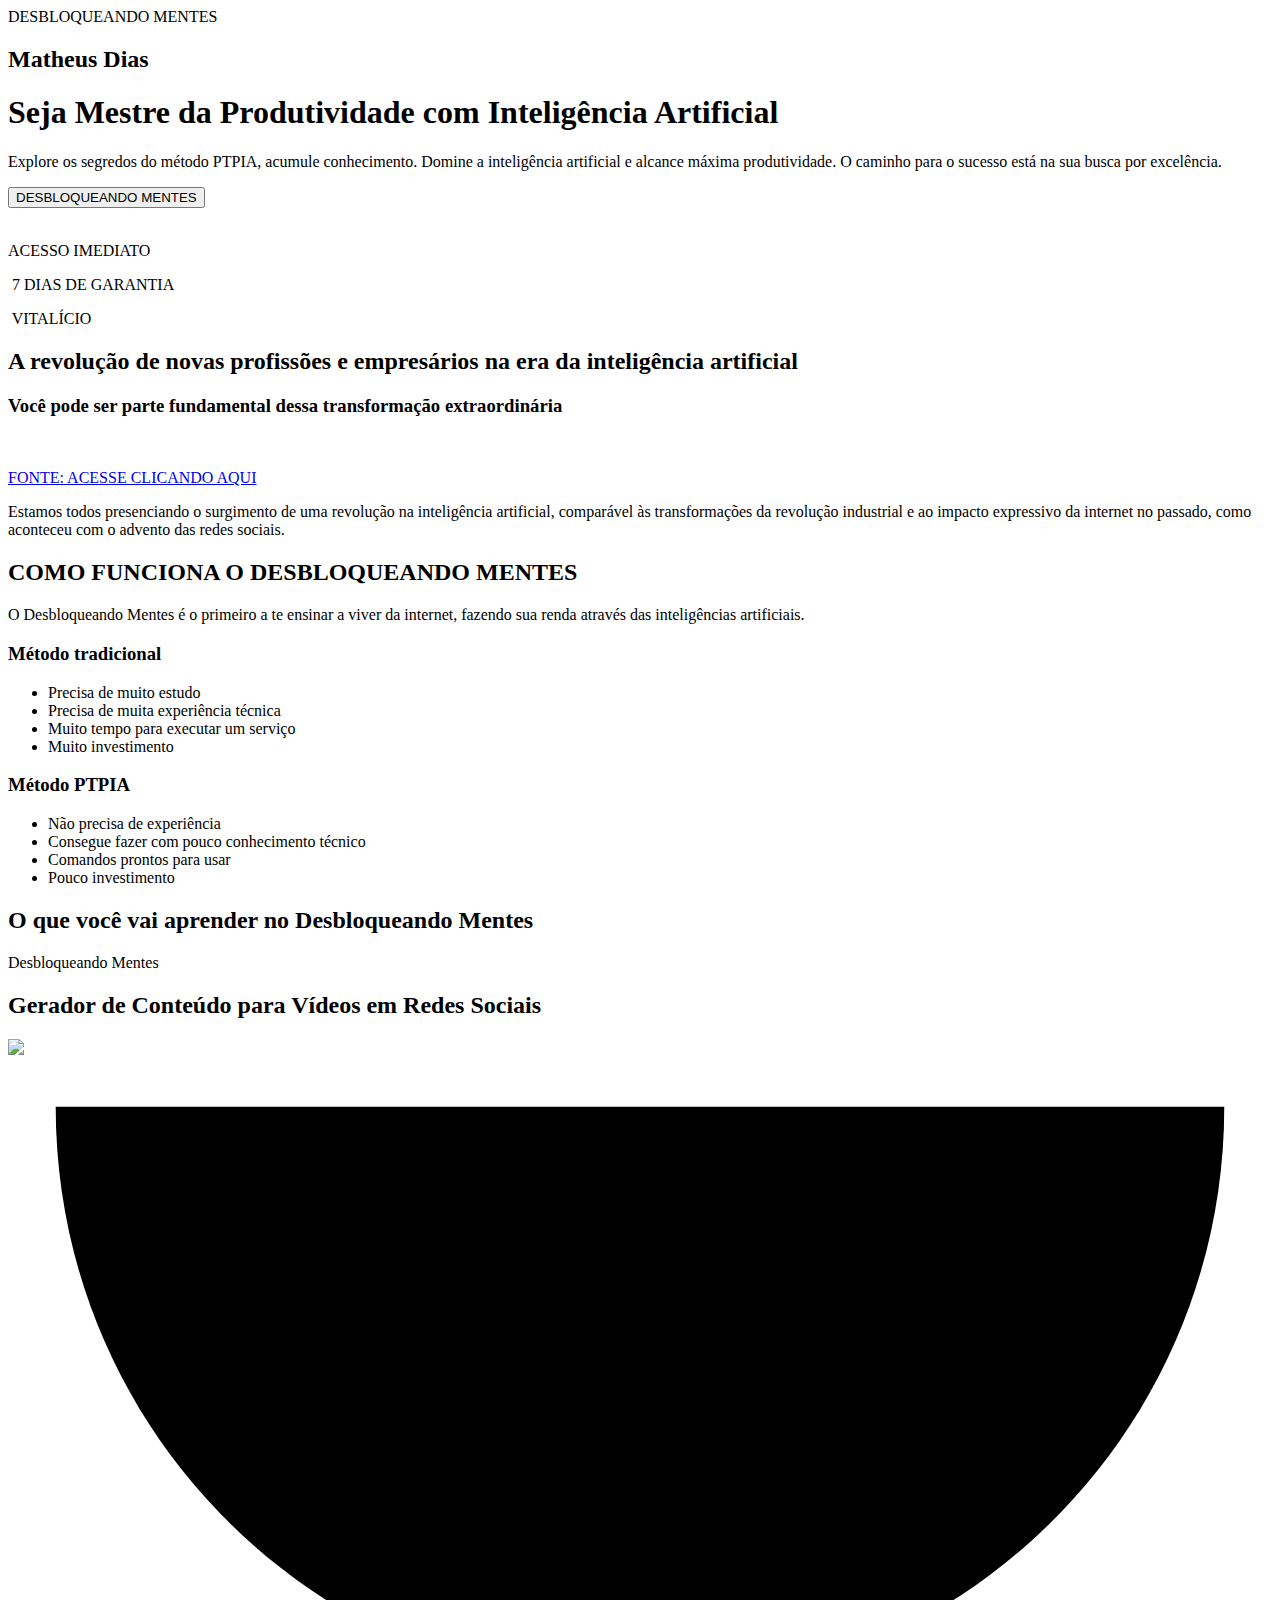
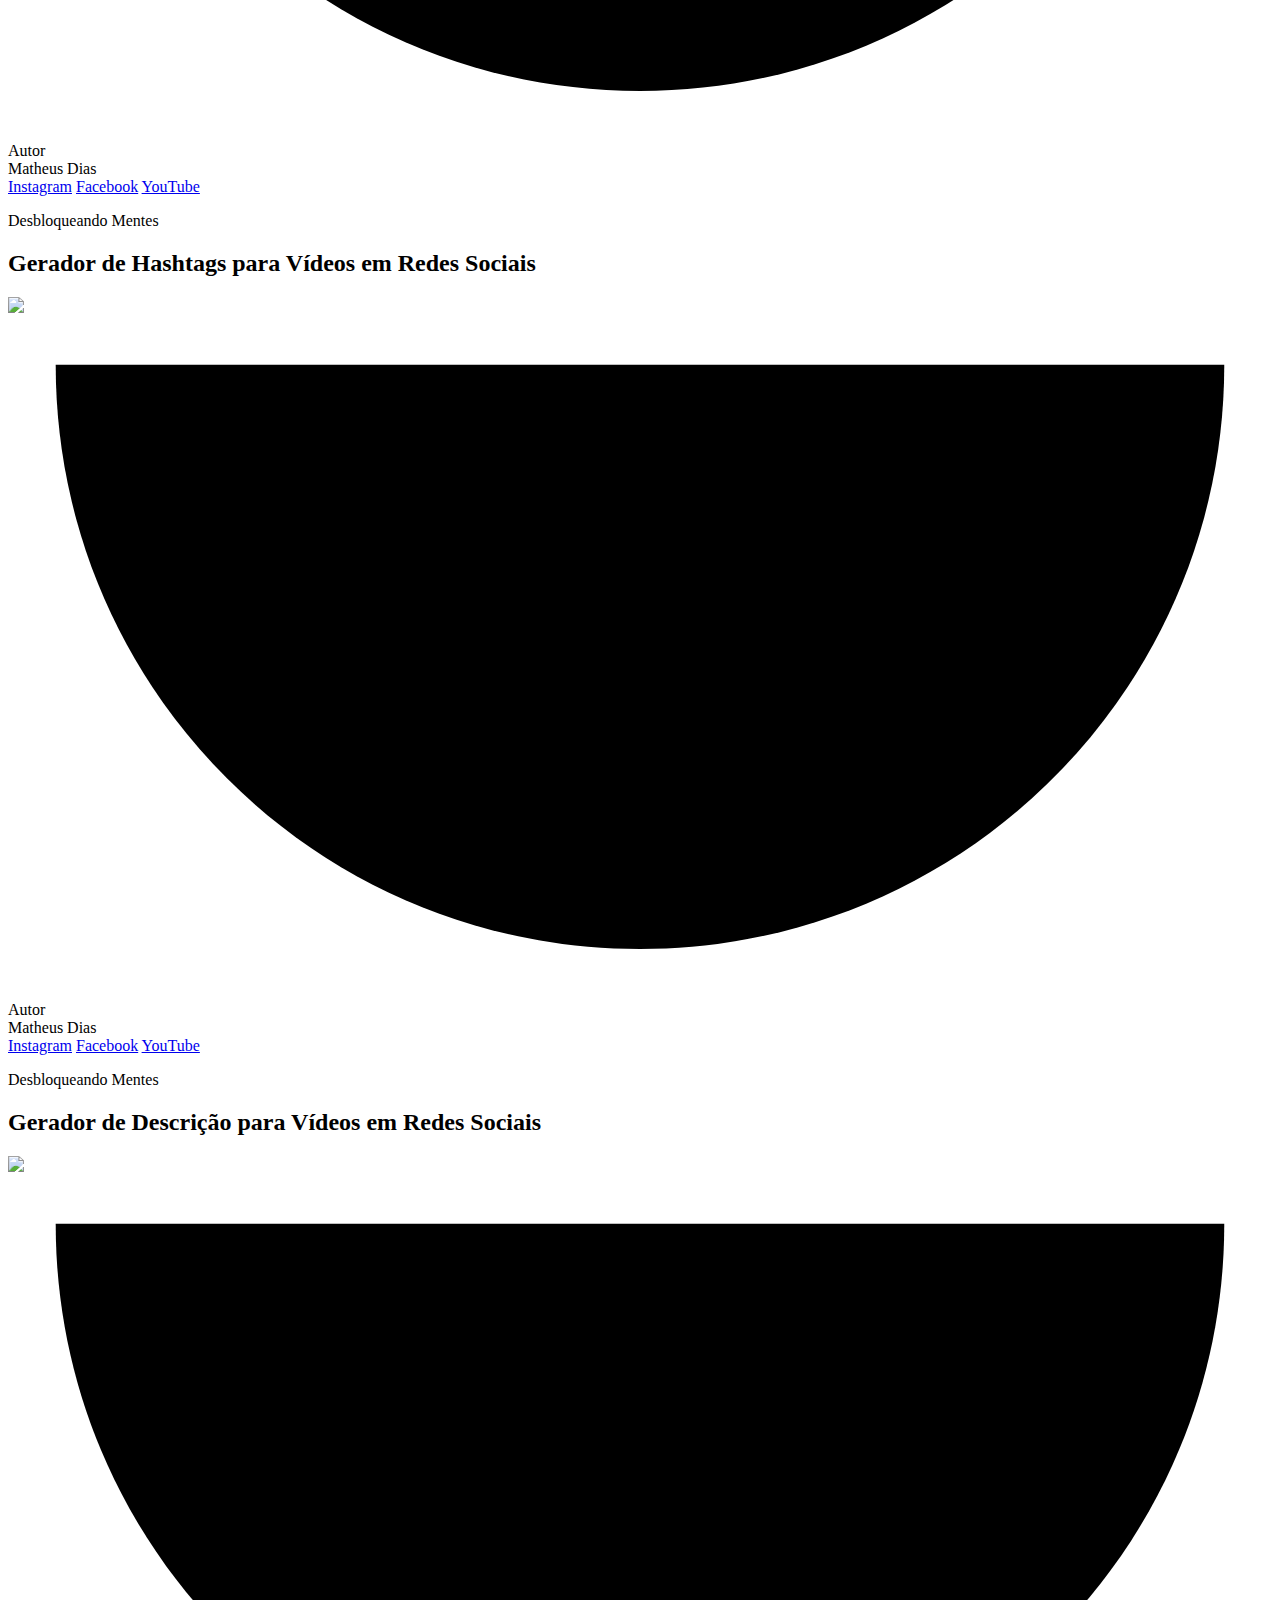
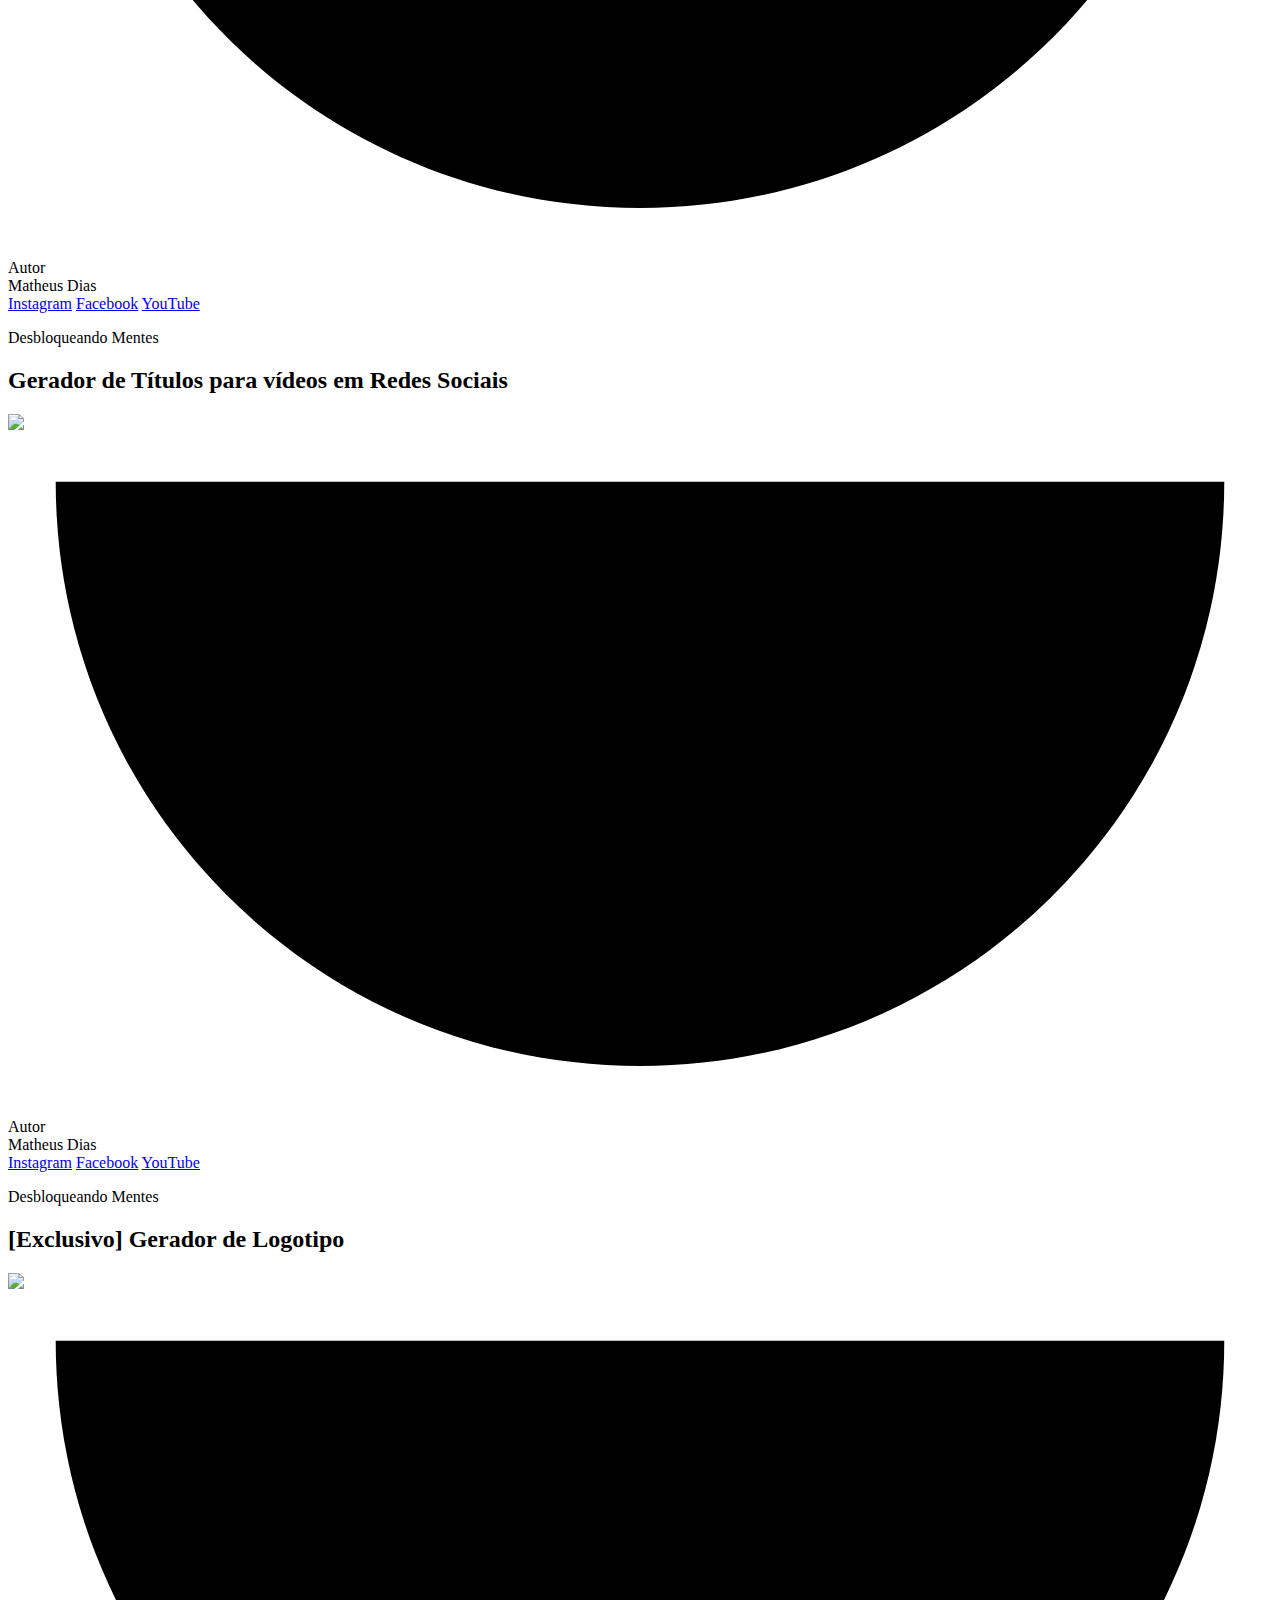
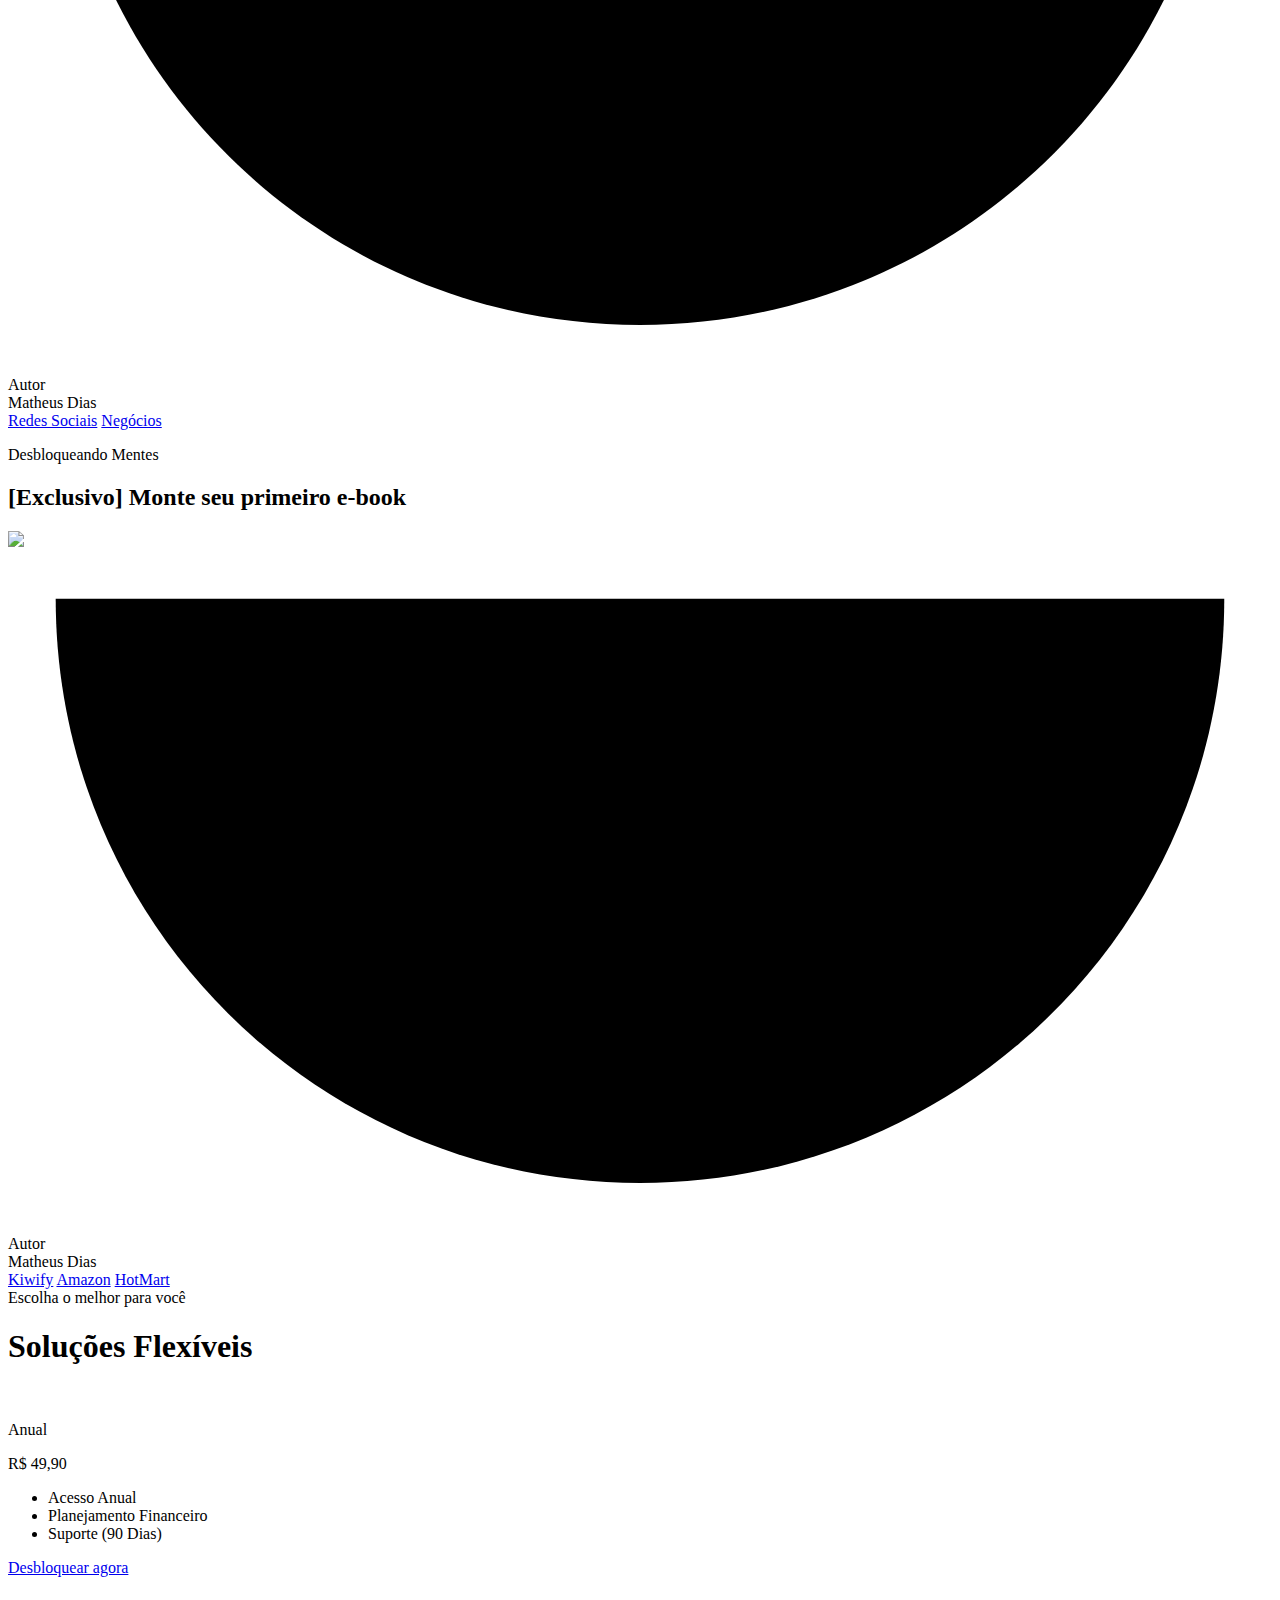
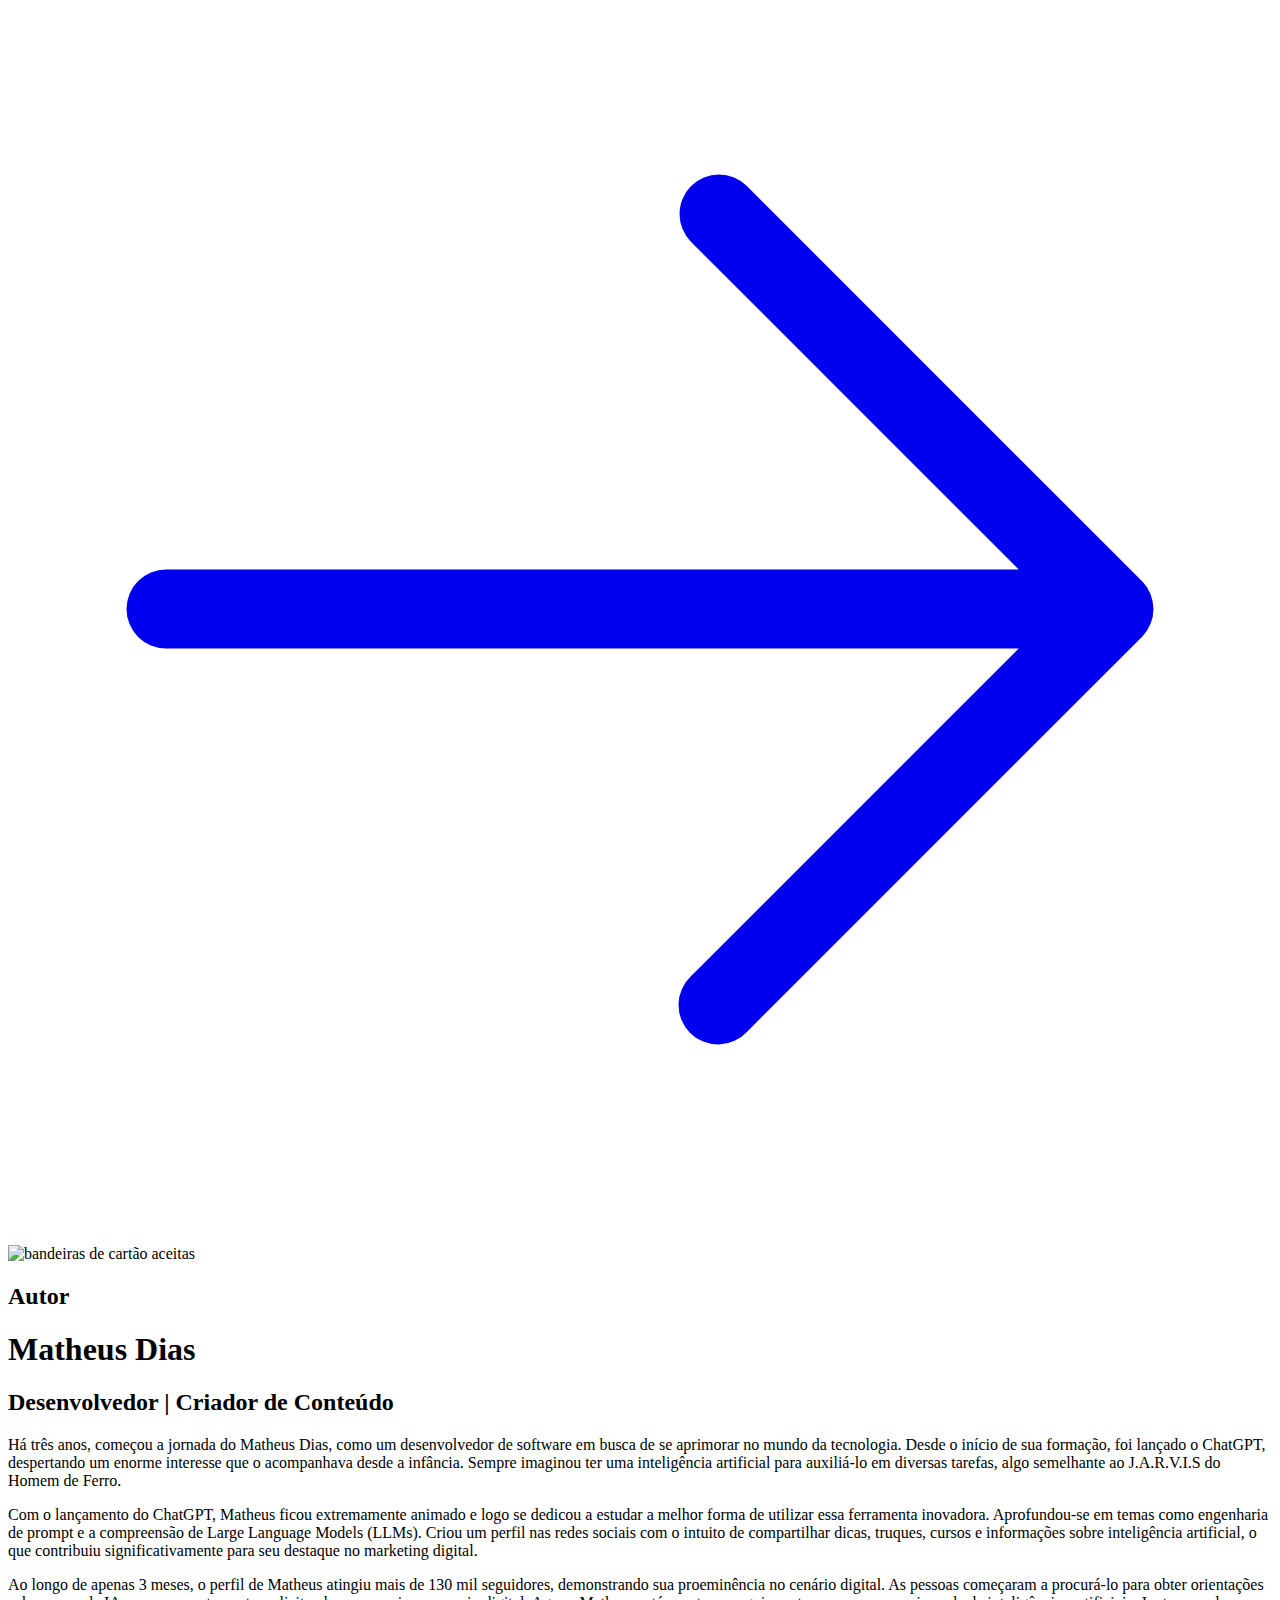
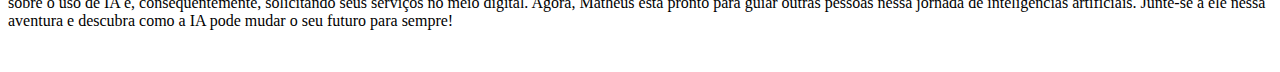
==== index.html @ 950b8d09 "index.html" ====
<!DOCTYPE html>
<html lang="pt-br">
  <head>
    <meta charset="UTF-8" />
    <meta name="viewport" content="width=device-width, initial-scale=1.0" />
    <title>Desbloqueando Mentes</title>
    <link rel="stylesheet" href="style.css" />
  </head>
  <body>
    <header class="header-topo">DESBLOQUEANDO MENTES</header>
    <!-- inicio -->
    <section class="container-main">
      <div class="main-divisao">
        <div class="main-esquerdo">
          <!-- autor -->
          <h2>Matheus Dias</h2>
          <!-- título -->
          <h1>Seja Mestre da Produtividade com Inteligência Artificial</h1>
          <!-- descrição -->
          <p>
            Explore os segredos do método PTPIA, acumule conhecimento. Domine a
            inteligência artificial e alcance máxima produtividade. O caminho
            para o sucesso está na sua busca por excelência.
          </p>
          <!-- cta -->
          <!-- <button>DESBLOQUEAR MENTE</button> -->
          <button class="button-trick" onclick="window.open('Tela2/projeto2.html', '_blank')">
            <div>DESBLOQUEANDO MENTES</div>
             </button>
        </div>
        <div class="main-direito">
          <img src="Imagens/Capa.png" alt="" />
        </div>
        <!-- banner de beneficios -->
      </div>
      <div class="header-fundo">
        <p><img src="Imagens/verificado.png" alt="" />ACESSO IMEDIATO</p>
        <p><img src="Imagens/garantia.png" alt="" /> 7 DIAS DE GARANTIA</p>
        <p><img src="Imagens/calendarioalt.png" alt="" /> VITALÍCIO</p>
      </div>
    </section>
    <!-- noticia -->
    <section class="container-noticia">
      <h2>
        A revolução de novas profissões e empresários na era da inteligência
        artificial
      </h2>
      <h3 class="noticia-trick">
        Você pode ser parte fundamental dessa transformação extraordinária
      </h3>
      <img src="Imagens/noticia.png" alt="" />
      <p class="noticia-fonte">
        <a
          href="https://epocanegocios.globo.com/futuro-do-trabalho/noticia/2023/04/inteligencia-artificial-aumenta-em-14percent-a-produtividade-de-trabalhadores-aponta-estudo.ghtml"
          target="_blank"
          >FONTE: ACESSE CLICANDO AQUI</a
        >
      </p>
      <p>
        Estamos todos presenciando o surgimento de uma revolução na inteligência
        artificial, comparável às transformações da revolução industrial e ao
        impacto expressivo da internet no passado, como aconteceu com o advento
        das redes sociais.
      </p>
    </section>
    <!-- metodo -->
    <section class="container-metodo">
      <h2>COMO FUNCIONA O DESBLOQUEANDO MENTES</h2>
      <p>
        O Desbloqueando Mentes é o primeiro a te ensinar a viver da internet,
        fazendo sua renda através das inteligências artificiais.
      </p>
      <div class="metodos">
        <div class="metodo1">
          <h3>Método tradicional</h3>
          <ul>
            <li>
              <img src="Imagens/icon/excluir.png" alt="" />Precisa de muito
              estudo
            </li>
            <li>
              <img src="Imagens/icon/excluir.png" alt="" />Precisa de muita
              experiência técnica
            </li>
            <li>
              <img src="Imagens/icon/excluir.png" alt="" />Muito tempo para
              executar um serviço
            </li>
            <li>
              <img src="Imagens/icon/excluir.png" alt="" />Muito investimento
            </li>
          </ul>
        </div>
        <div class="metodo2">
          <h3>Método PTPIA</h3>
          <ul>
            <li>
              <img src="Imagens/icon/check.png" alt="" />Não precisa de
              experiência
            </li>
            <li>
              <img src="Imagens/icon/check.png" alt="" />Consegue fazer com
              pouco conhecimento técnico
            </li>
            <li>
              <img src="Imagens/icon/check.png" alt="" />Comandos prontos para
              usar
            </li>
            <li>
              <img src="Imagens/icon/check.png" alt="" />Pouco investimento
            </li>
          </ul>
        </div>
      </div>
    </section>
    <!-- guia -->
    <section class="container-guia">
      <h2>O que você vai aprender no Desbloqueando Mentes</h2>
      <div class="guia-cards">
        <!-- 1 -->
        <div class="card criador">
          <header class="card-header">
            <p>Desbloqueando Mentes</p>
            <h2>Gerador de Conteúdo para Vídeos em Redes Sociais</h2>
          </header>

          <div class="card-author">
            <a class="author-avatar" href="#">
              <img src="Imagens/matheus.png" />
            </a>
            <svg class="half-circle" viewBox="0 0 106 57">
              <path d="M102 4c0 27.1-21.9 49-49 49S4 31.1 4 4"></path>
            </svg>

            <div class="author-name">
              <div class="author-name-prefix">Autor</div>
              Matheus Dias
            </div>
          </div>

          <div class="tags">
            <a href="#">Instagram</a>
            <a href="#">Facebook</a>
            <a href="#">YouTube</a>
          </div>
        </div>
        <!-- 2 -->
        <div class="card hashtagger">
          <header class="card-header">
            <p>Desbloqueando Mentes</p>
            <h2>Gerador de Hashtags para Vídeos em Redes Sociais</h2>
          </header>

          <div class="card-author">
            <a class="author-avatar" href="#">
              <img src="Imagens/matheus.png" />
            </a>
            <svg class="half-circle" viewBox="0 0 106 57">
              <path d="M102 4c0 27.1-21.9 49-49 49S4 31.1 4 4"></path>
            </svg>

            <div class="author-name">
              <div class="author-name-prefix">Autor</div>
              Matheus Dias
            </div>
          </div>

          <div class="tags">
            <a href="#">Instagram</a>
            <a href="#">Facebook</a>
            <a href="#">YouTube</a>
          </div>
        </div>
        <!-- 3 -->
        <div class="card descricao">
          <header class="card-header">
            <p>Desbloqueando Mentes</p>
            <h2>Gerador de Descrição para Vídeos em Redes Sociais</h2>
          </header>

          <div class="card-author">
            <a class="author-avatar" href="#">
              <img src="Imagens/matheus.png" />
            </a>
            <svg class="half-circle" viewBox="0 0 106 57">
              <path d="M102 4c0 27.1-21.9 49-49 49S4 31.1 4 4"></path>
            </svg>

            <div class="author-name">
              <div class="author-name-prefix">Autor</div>
              Matheus Dias
            </div>
          </div>

          <div class="tags">
            <a href="#">Instagram</a>
            <a href="#">Facebook</a>
            <a href="#">YouTube</a>
          </div>
        </div>
        <!-- 4 -->
        <div class="card titulo">
          <header class="card-header">
            <p>Desbloqueando Mentes</p>
            <h2>Gerador de Títulos para vídeos em Redes Sociais</h2>
          </header>

          <div class="card-author">
            <a class="author-avatar" href="#">
              <img src="Imagens/matheus.png" />
            </a>
            <svg class="half-circle" viewBox="0 0 106 57">
              <path d="M102 4c0 27.1-21.9 49-49 49S4 31.1 4 4"></path>
            </svg>

            <div class="author-name">
              <div class="author-name-prefix">Autor</div>
              Matheus Dias
            </div>
          </div>

          <div class="tags">
            <a href="#">Instagram</a>
            <a href="#">Facebook</a>
            <a href="#">YouTube</a>
          </div>
        </div>
        <!-- 5 -->
        <div class="card logo">
          <header class="card-header">
            <p>Desbloqueando Mentes</p>
            <h2>[Exclusivo] Gerador de Logotipo</h2>
          </header>

          <div class="card-author">
            <a class="author-avatar" href="#">
              <img src="Imagens/matheus.png" />
            </a>
            <svg class="half-circle" viewBox="0 0 106 57">
              <path d="M102 4c0 27.1-21.9 49-49 49S4 31.1 4 4"></path>
            </svg>

            <div class="author-name">
              <div class="author-name-prefix">Autor</div>
              Matheus Dias
            </div>
          </div>

          <div class="tags">
            <a href="#">Redes Sociais</a>
            <a href="#">Negócios</a>
          </div>
        </div>
        <!-- 6 -->
        <div class="card especial">
          <header class="card-header">
            <p>Desbloqueando Mentes</p>
            <h2>[Exclusivo] Monte seu primeiro e-book</h2>
          </header>

          <div class="card-author">
            <a class="author-avatar" href="#">
              <img src="Imagens/matheus.png" />
            </a>
            <svg class="half-circle" viewBox="0 0 106 57">
              <path d="M102 4c0 27.1-21.9 49-49 49S4 31.1 4 4"></path>
            </svg>

            <div class="author-name">
              <div class="author-name-prefix">Autor</div>
              Matheus Dias
            </div>
          </div>

          <div class="tags">
            <a href="#">Kiwify</a>
            <a href="#">Amazon</a>
            <a href="#">HotMart</a>
          </div>
        </div>
      </div>
      <!-- <button>FAÇA PARTE DA EVOLUÇÃO COM INTELIGÊNCIA ARTIFICIAL</button> -->
    </section>
    <!-- valores -->
    <!-- 1 -->
    <section class="container-valores">
      <span>Escolha o melhor para você</span>
      <h1>Soluções Flexíveis</h1>
      
      
        <!-- Card Parcelado -->
        <div class="card card-green">
          <div class="card-externo">
            <div class="card-interno">
              <span class="interno-icon">
                <img src="Imagens/icon/anual.png" alt="" />
              </span>
              <p class="interno-title">Anual</p>
              <p class="interno-preco">
                <span class="interno-preco preco-numero"
                  ><span class="interno-preco preco-valor">R$</span>
                  49,90
                </span>
              </p>
              <ul>
                <li><img src="Imagens/icon/check.png" alt="" />Acesso Anual</li>
                <li>
                  <img src="Imagens/icon/check.png" alt="" />Planejamento
                  Financeiro
                </li>
                <li>
                  <img src="Imagens/icon/check.png" alt="" />Suporte (90 Dias)
                </li>
              </ul>
            </div>
            <a href="Tela2/projeto2.html "
              >Desbloquear agora
              <svg class="w-6 h-6" fill="currentColor" viewBox="0 0 24 24">
                <path
                  fill-rule="evenodd"
                  d="M12.97 3.97a.75.75 0 0 1 1.06 0l7.5 7.5a.75.75 0 0 1 0 1.06l-7.5 7.5a.75.75 0 1 1-1.06-1.06l6.22-6.22H3a.75.75 0 0 1 0-1.5h16.19l-6.22-6.22a.75.75 0 0 1 0-1.06Z"
                  clip-rule="evenodd"
                />
              </svg>
            </a>
          </div>
        </div>
      </div>
      <div class="valores-bandeiras">
        <img src="Imagens/bandeiras.webp" alt="bandeiras de cartão aceitas" />
      </div>
    </section>
    <script src="./script.js"></script>
    <!-- slider -->
    <section class="container-autor">
      <div class="autor-esquerdo">
        <h2 class="autor-titulo">Autor</h2>
        <h1 class="autor-nome">Matheus Dias</h1>
        <h2 class="autor-subtitulo">Desenvolvedor | Criador de Conteúdo</h2>
        <p>
          Há três anos, começou a jornada do Matheus Dias, como um desenvolvedor
          de software em busca de se aprimorar no mundo da tecnologia. Desde o
          início de sua formação, foi lançado o ChatGPT, despertando um enorme
          interesse que o acompanhava desde a infância. Sempre imaginou ter uma
          inteligência artificial para auxiliá-lo em diversas tarefas, algo
          semelhante ao J.A.R.V.I.S do Homem de Ferro.
        </p>
        <p>
          Com o lançamento do ChatGPT, Matheus ficou extremamente animado e logo
          se dedicou a estudar a melhor forma de utilizar essa ferramenta
          inovadora. Aprofundou-se em temas como engenharia de prompt e a
          compreensão de Large Language Models (LLMs). Criou um perfil nas redes
          sociais com o intuito de compartilhar dicas, truques, cursos e
          informações sobre inteligência artificial, o que contribuiu
          significativamente para seu destaque no marketing digital.
        </p>
        <p>
          Ao longo de apenas 3 meses, o perfil de Matheus atingiu mais de 130
          mil seguidores, demonstrando sua proeminência no cenário digital. As
          pessoas começaram a procurá-lo para obter orientações sobre o uso de
          IA e, consequentemente, solicitando seus serviços no meio digital.
          Agora, Matheus está pronto para guiar outras pessoas nessa jornada de
          inteligências artificiais. Junte-se a ele nessa aventura e descubra
          como a IA pode mudar o seu futuro para sempre!
        </p>
      </div>
      <div class="autor-direito">
        <img src="Imagens/women.webp" alt="" />
      </div>
    </section>
  </body>
</html>
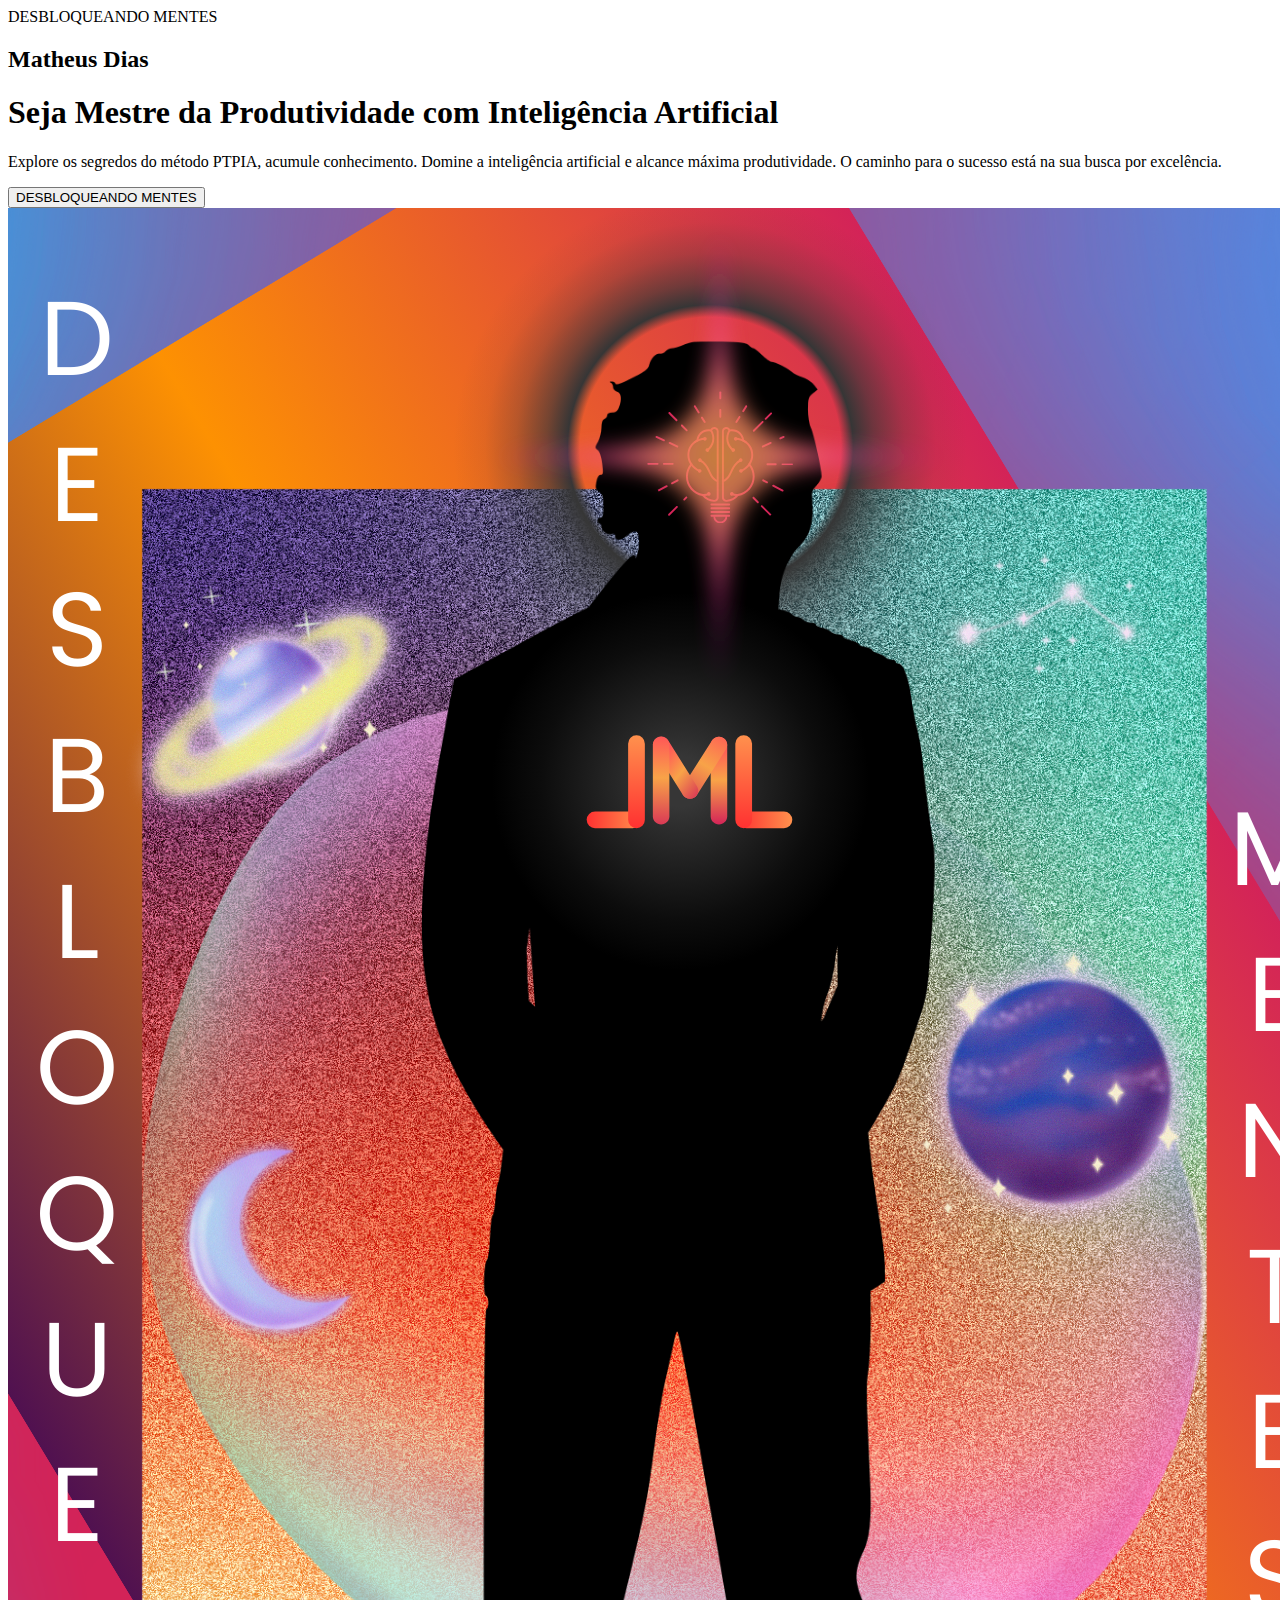
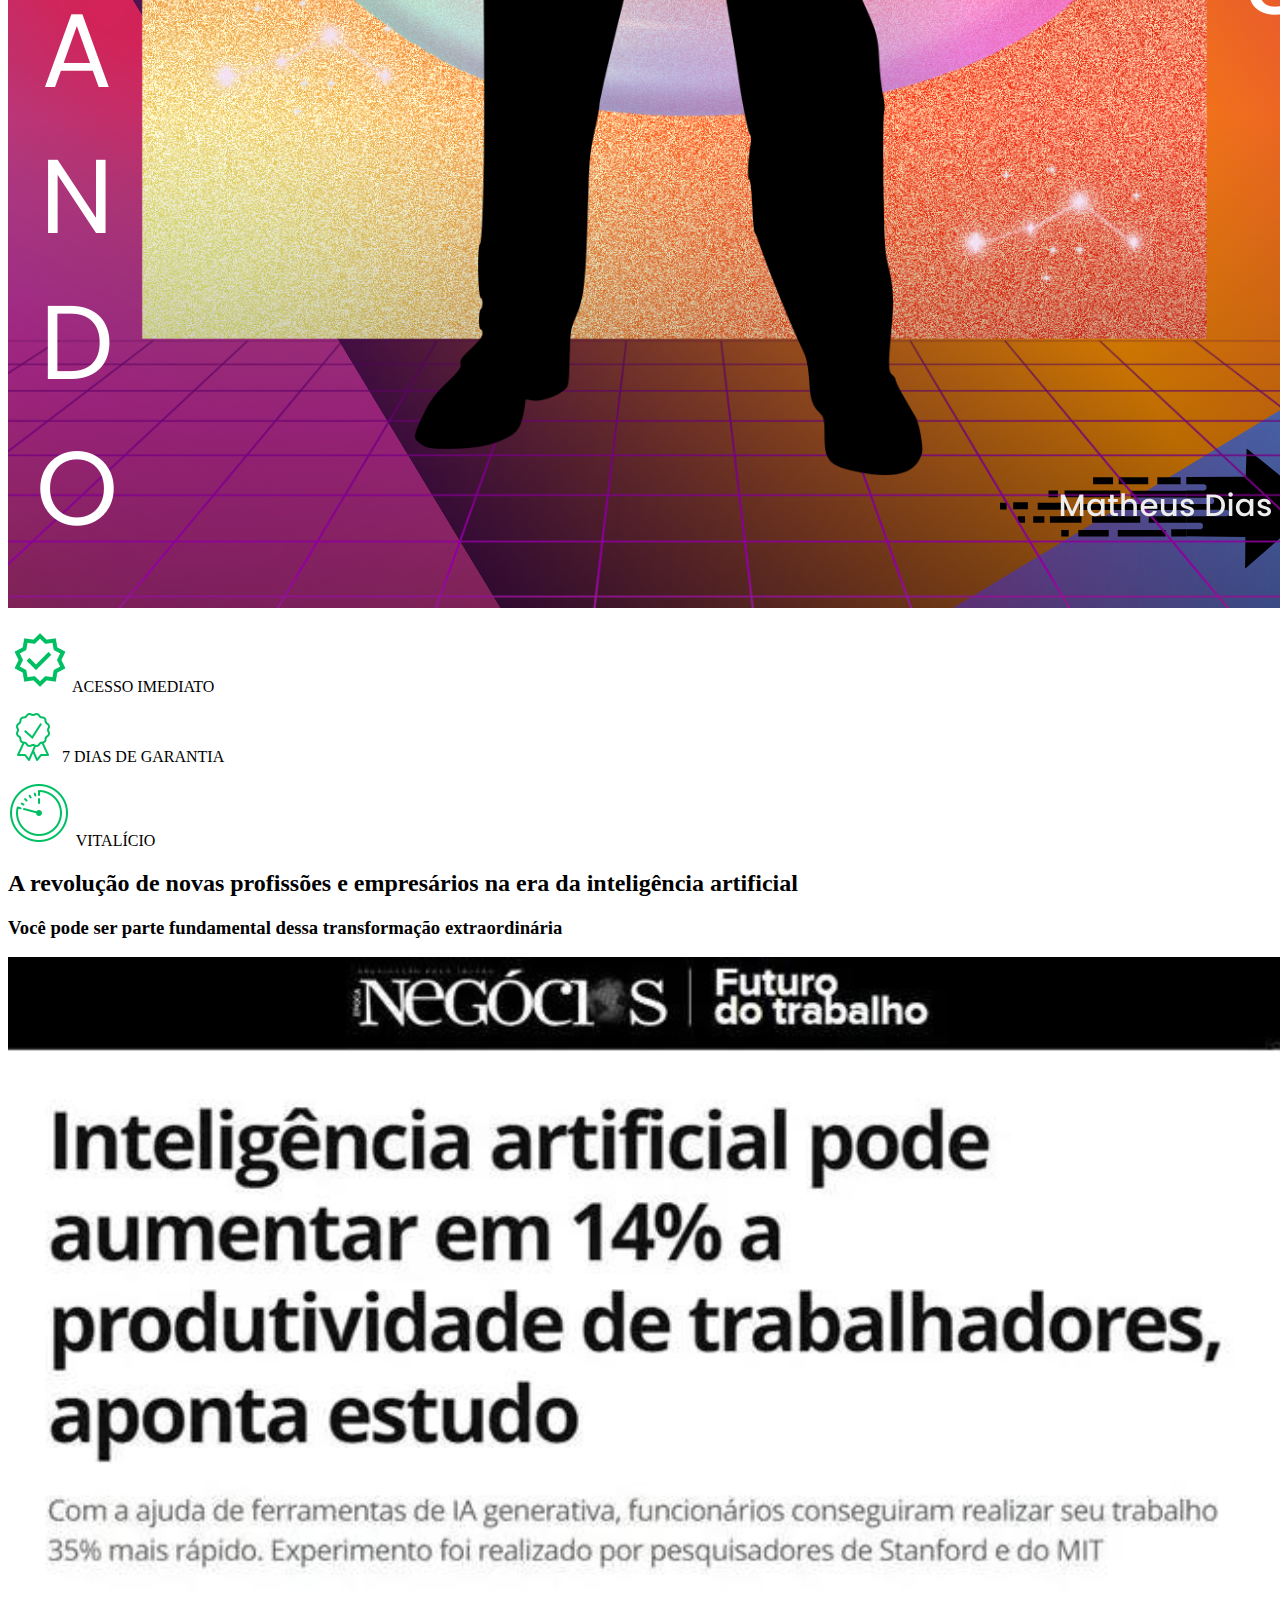
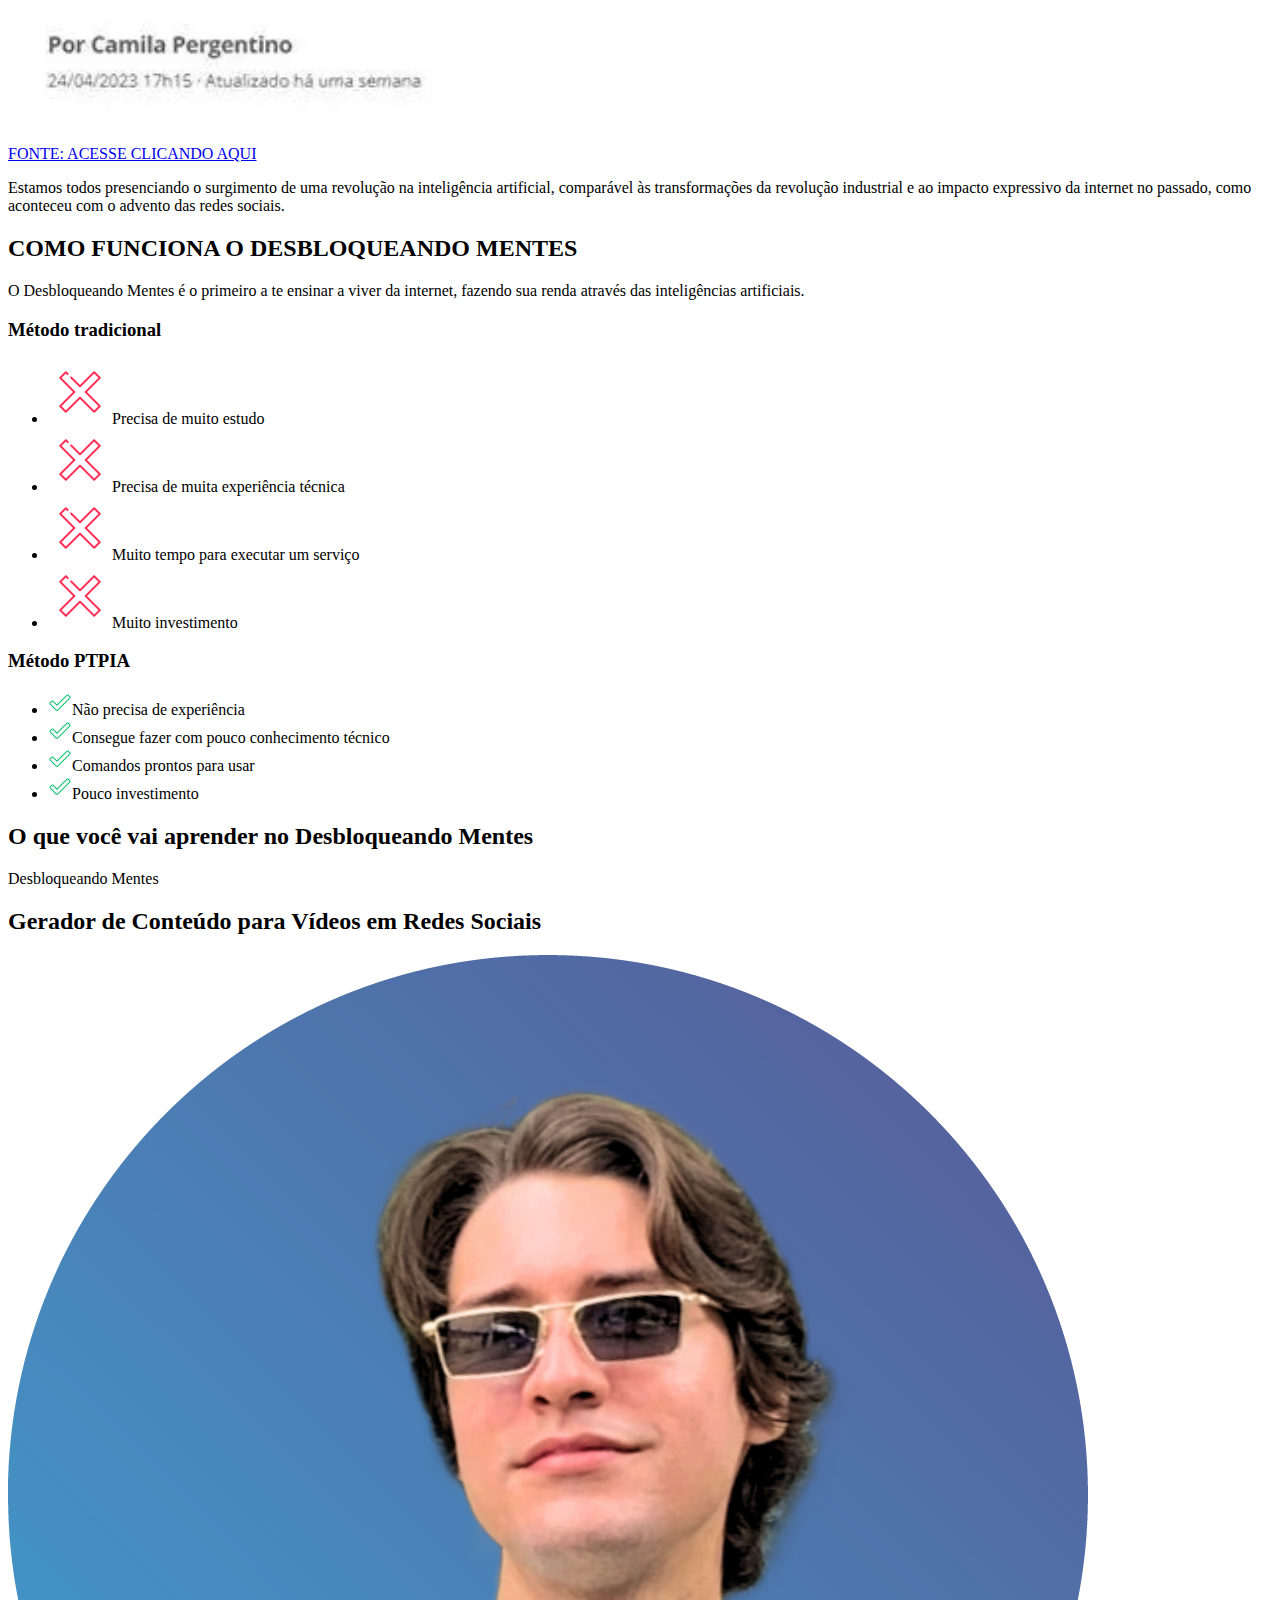
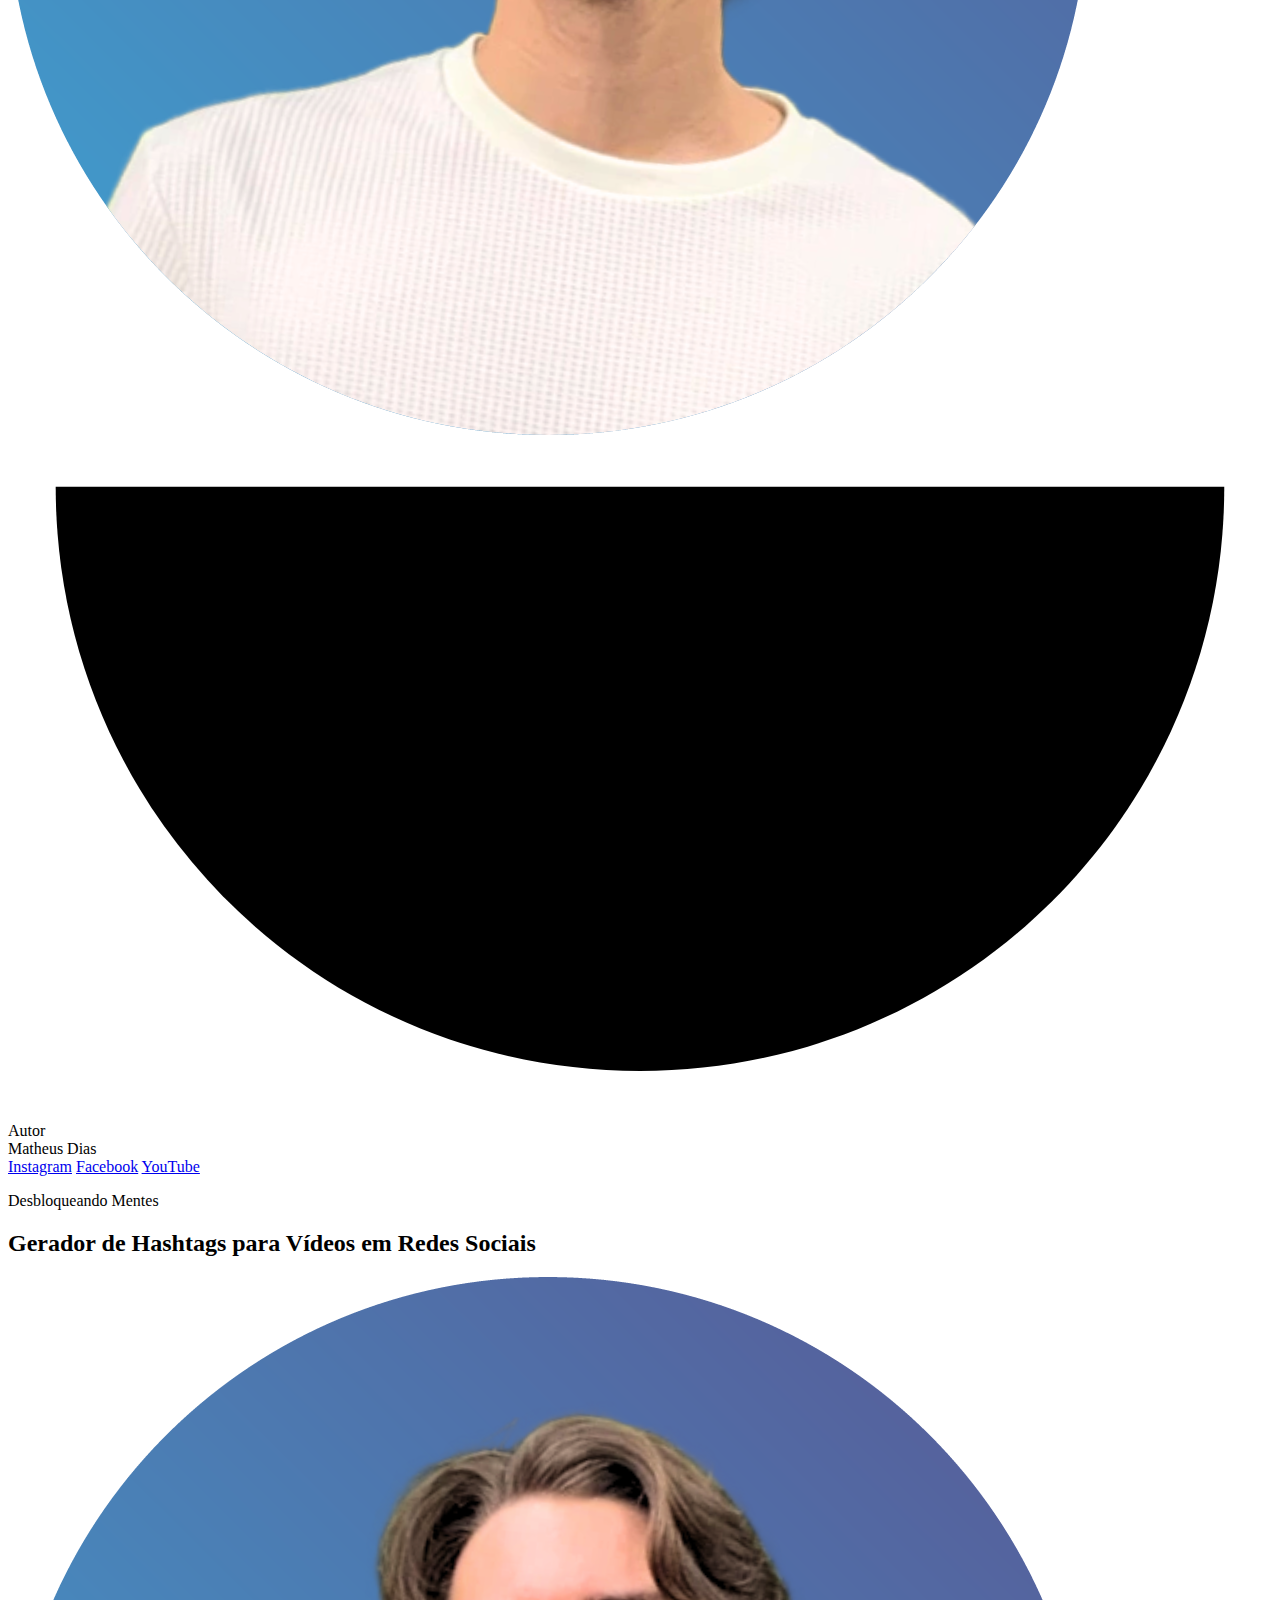
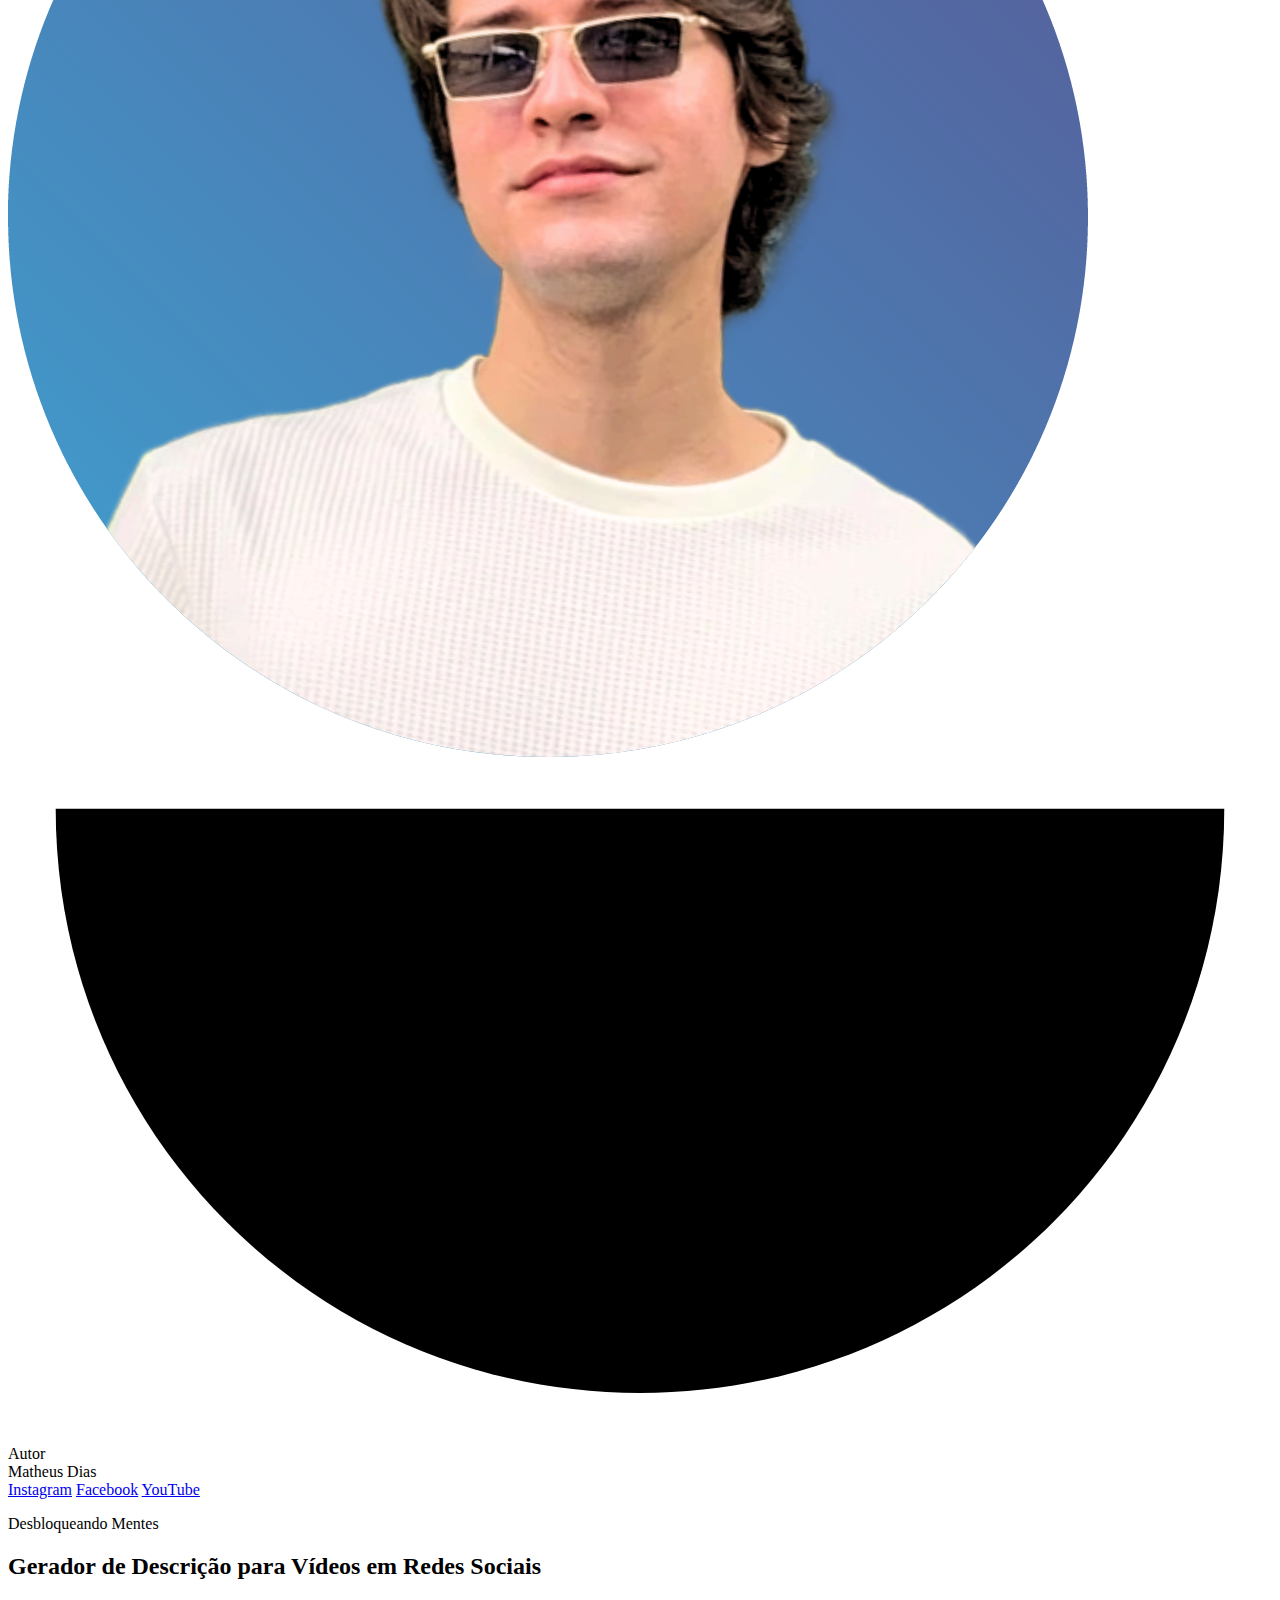
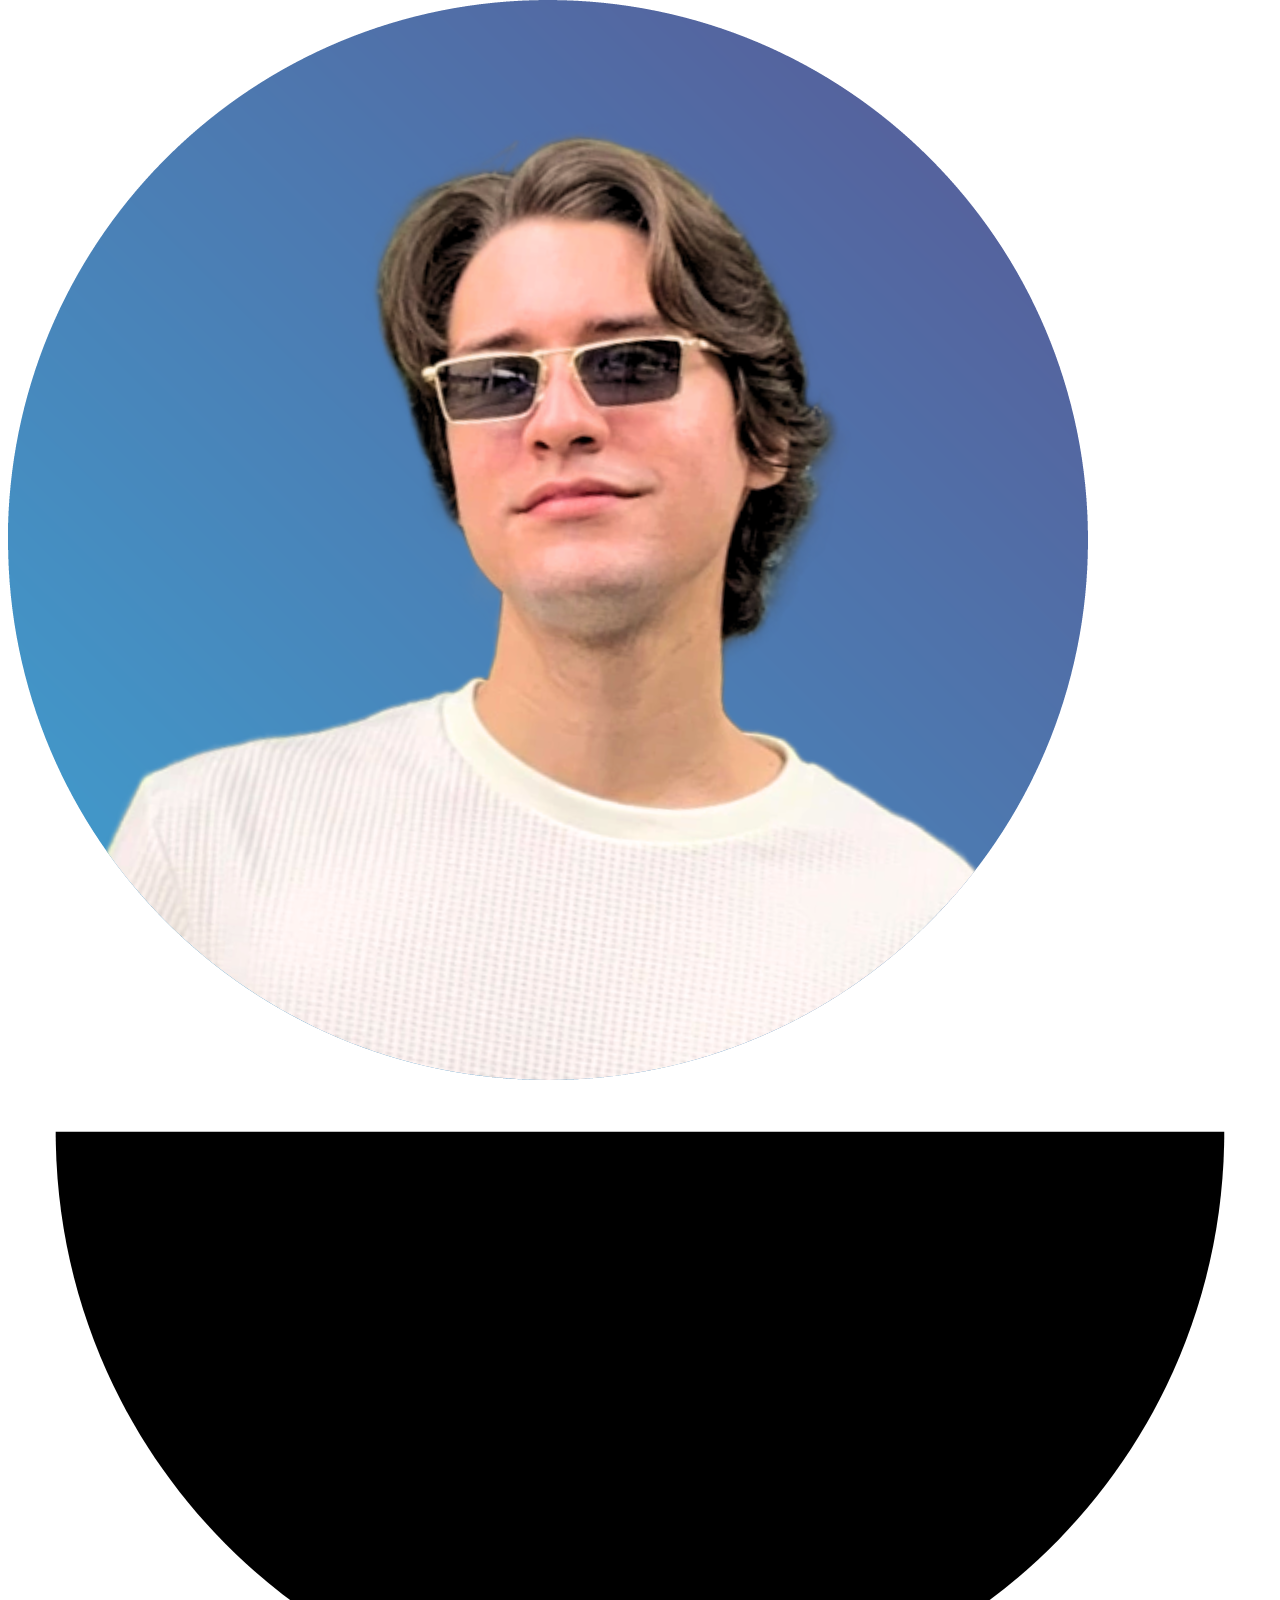
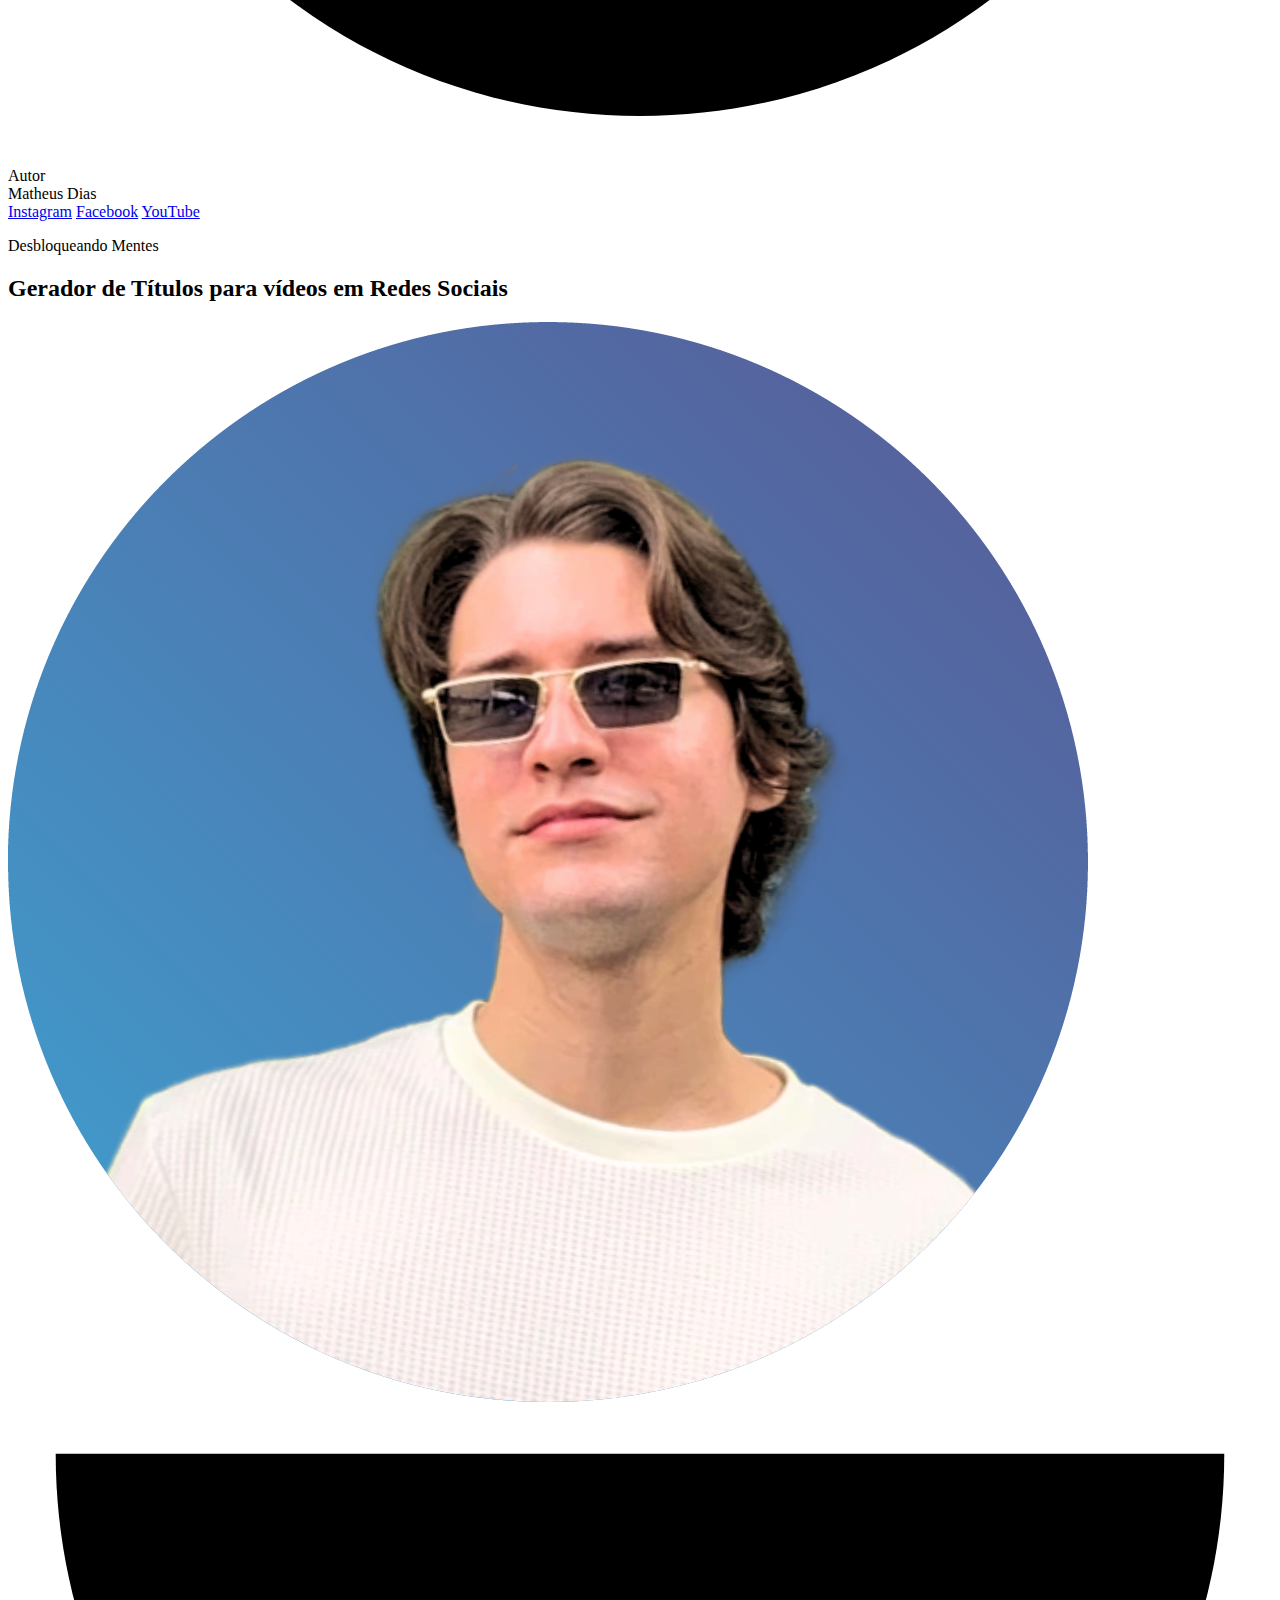
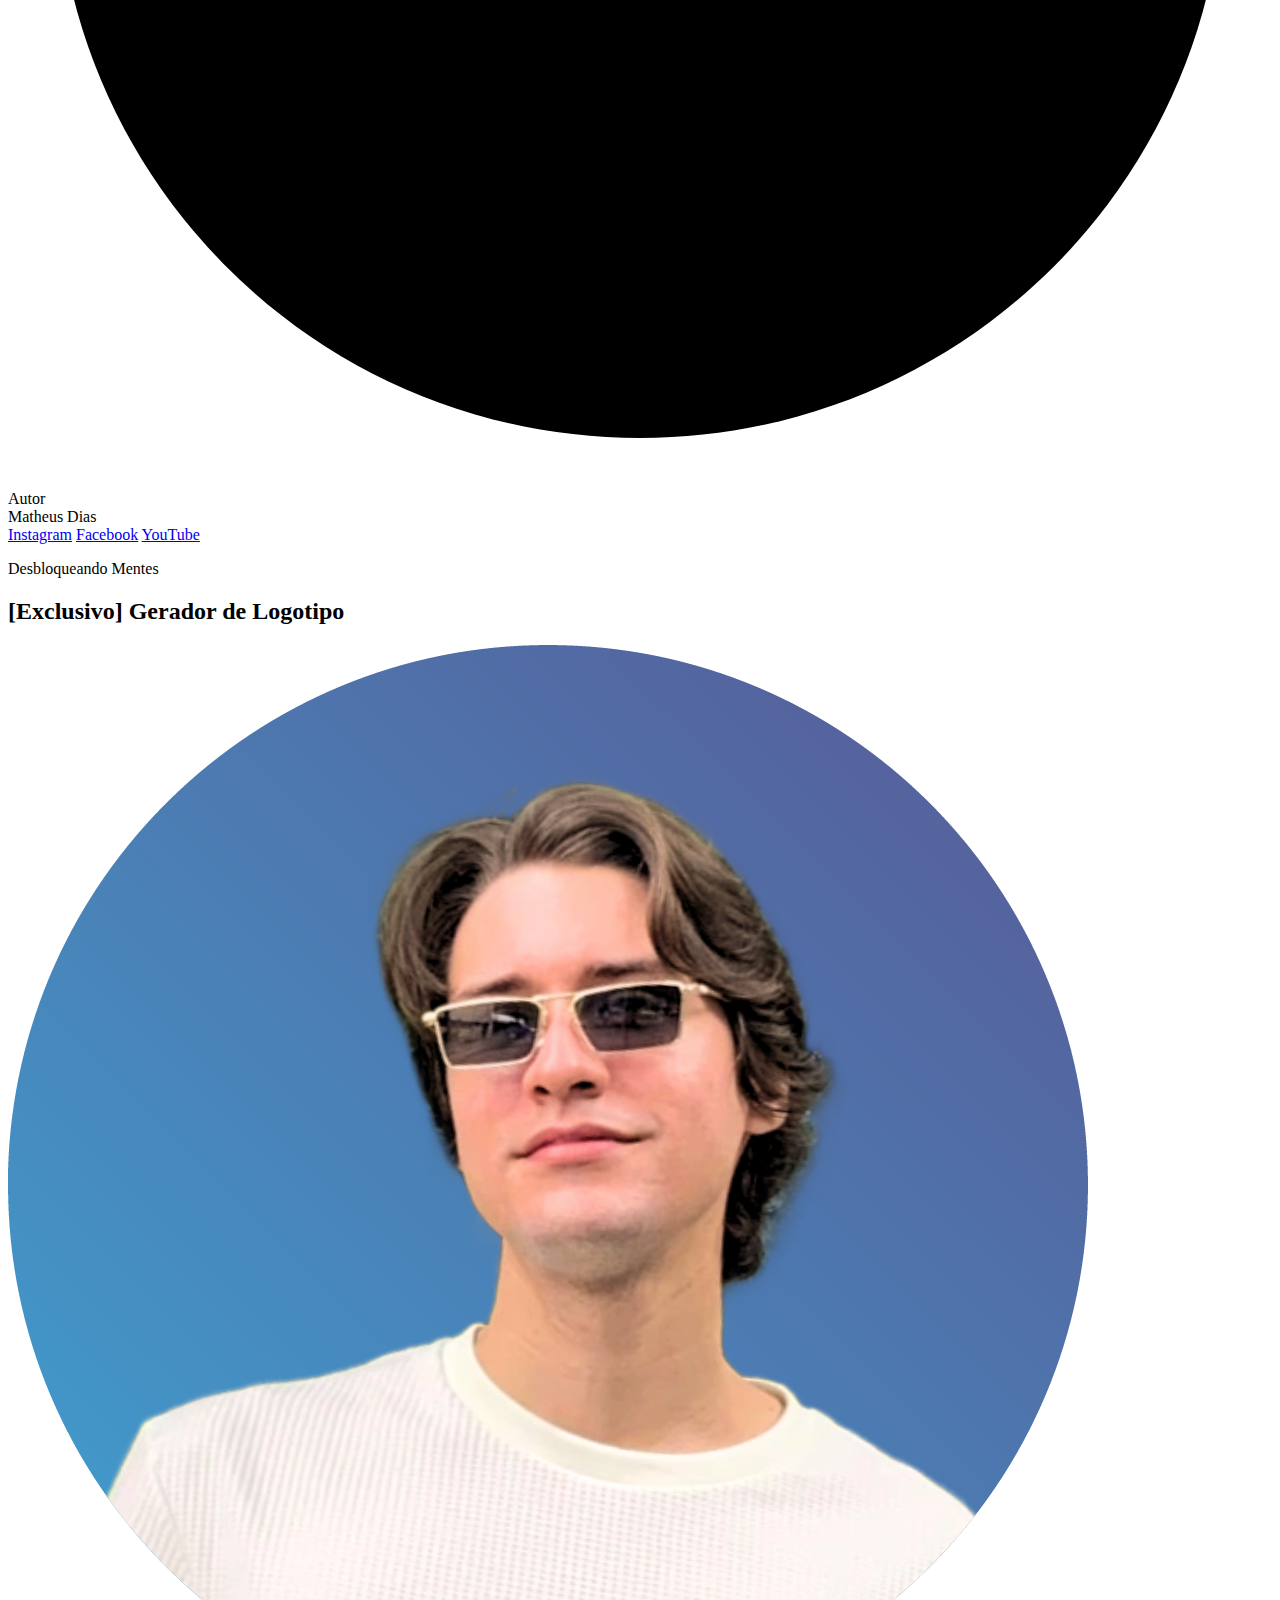
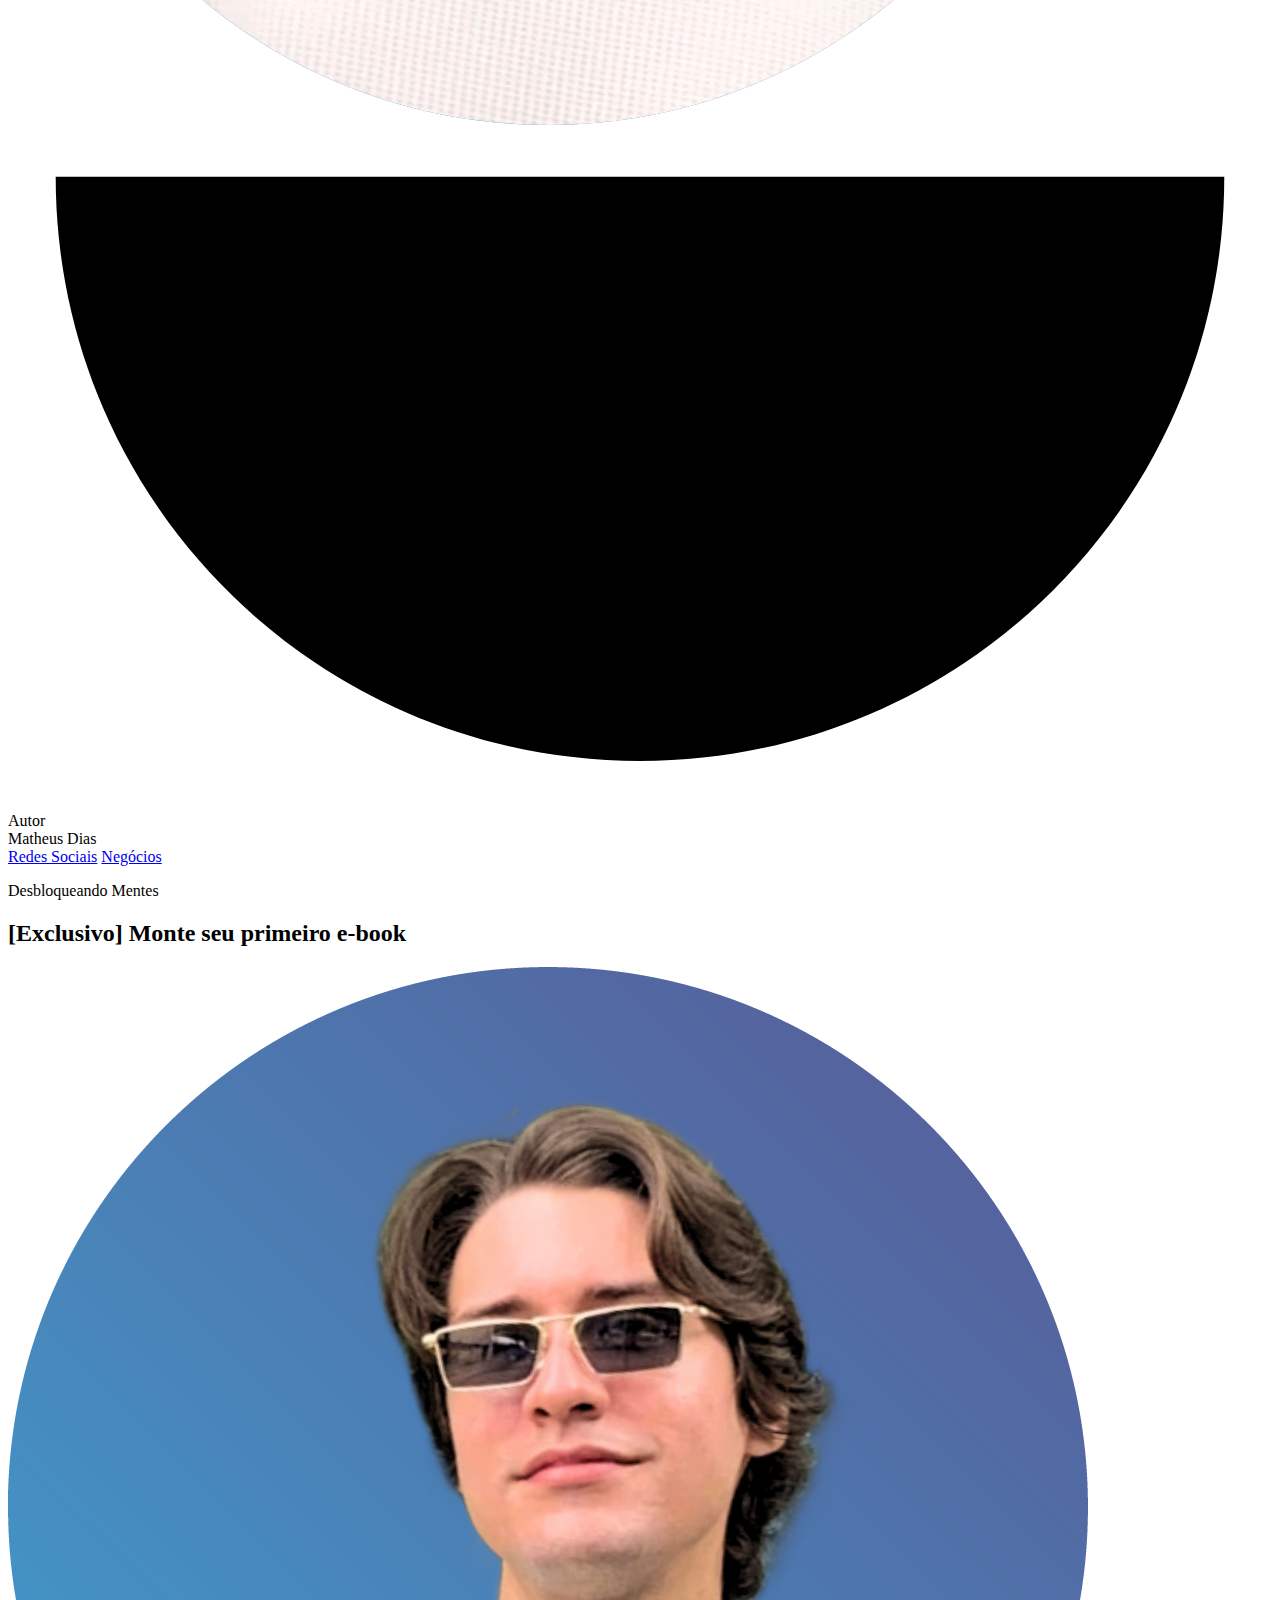
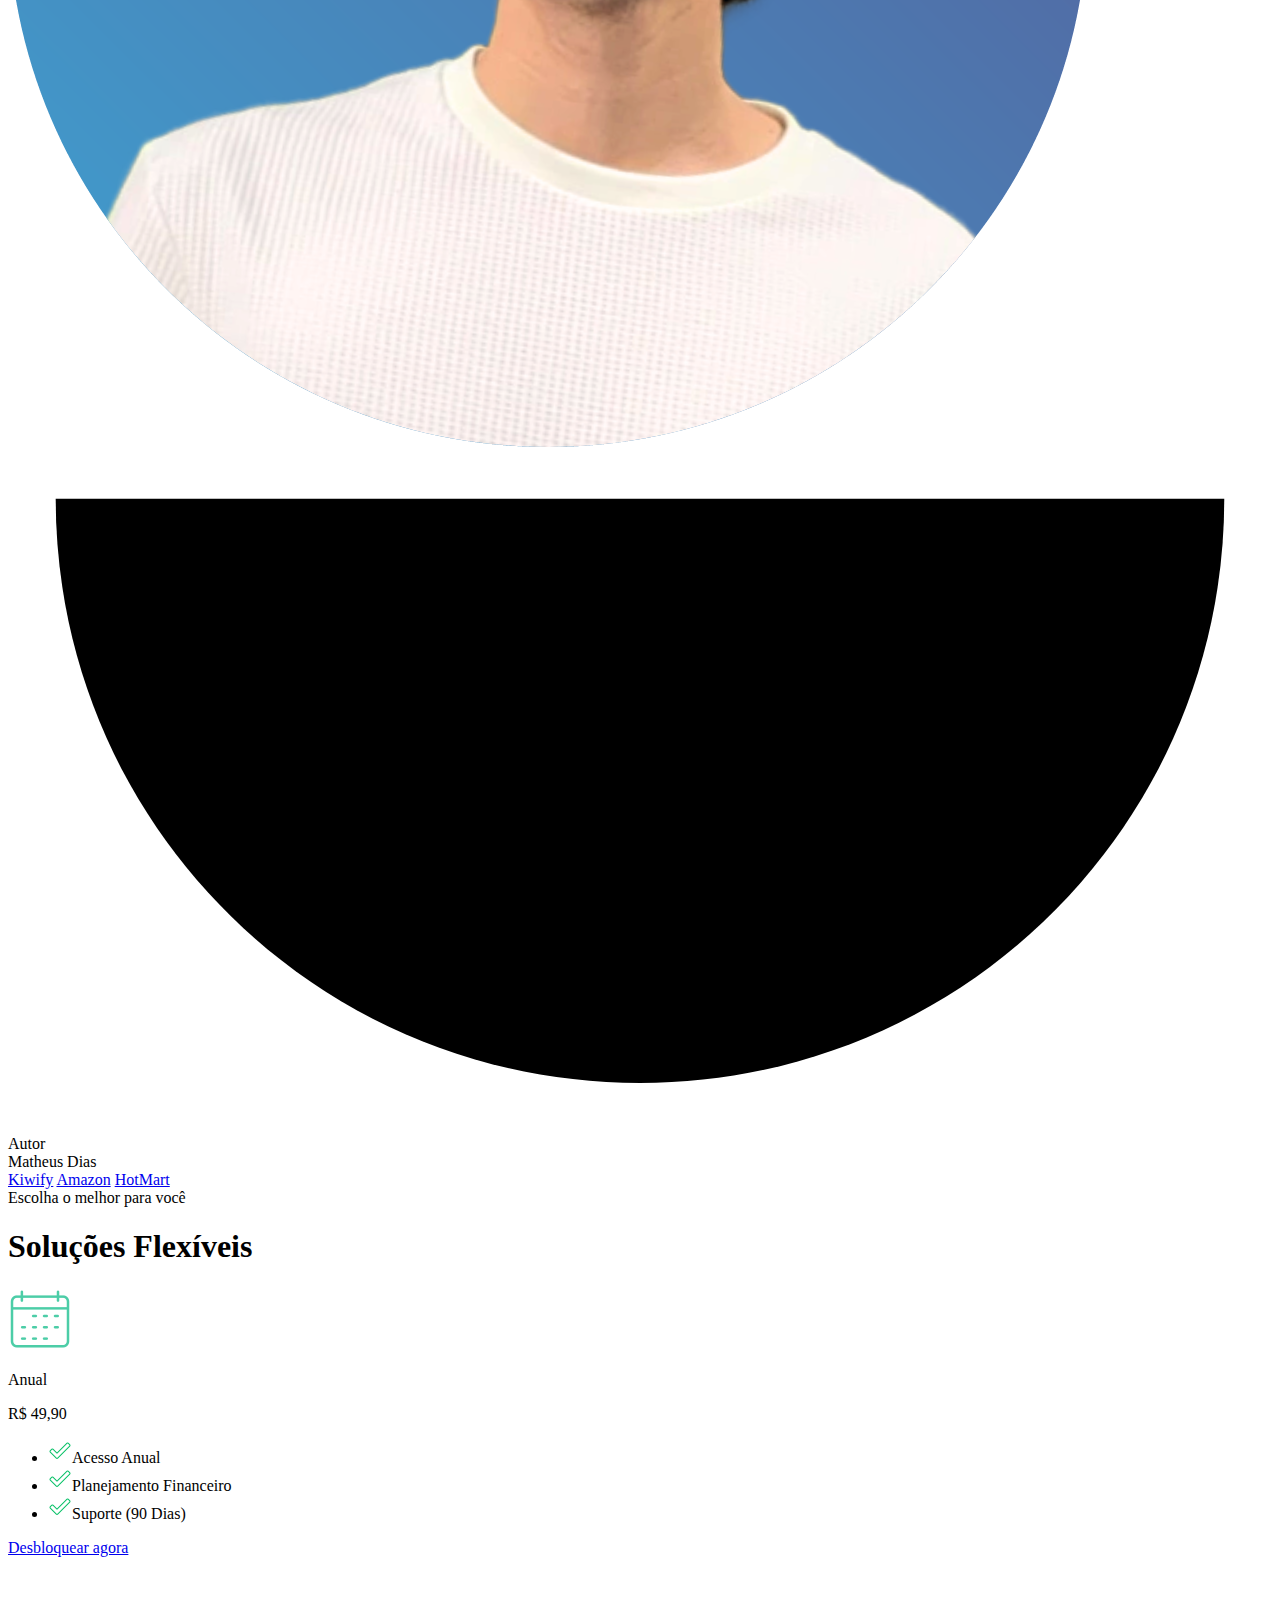
==== commit 33da4676: "Add files via upload" ====
--- a/index.html
+++ b/index.html
@@ -24,7 +24,7 @@
           </p>
           <!-- cta -->
           <!-- <button>DESBLOQUEAR MENTE</button> -->
-          <button class="button-trick" onclick="window.open('Tela2/projeto2.html', '_blank')">
+          <button class="button-trick" onclick="window.open('pagina2/index.html', '_blank')">
             <div>DESBLOQUEANDO MENTES</div>
              </button>
         </div>
@@ -313,7 +313,7 @@
                 </li>
               </ul>
             </div>
-            <a href="Tela2/projeto2.html "
+            <a href="pagina2/index.html "
               >Desbloquear agora
               <svg class="w-6 h-6" fill="currentColor" viewBox="0 0 24 24">
                 <path
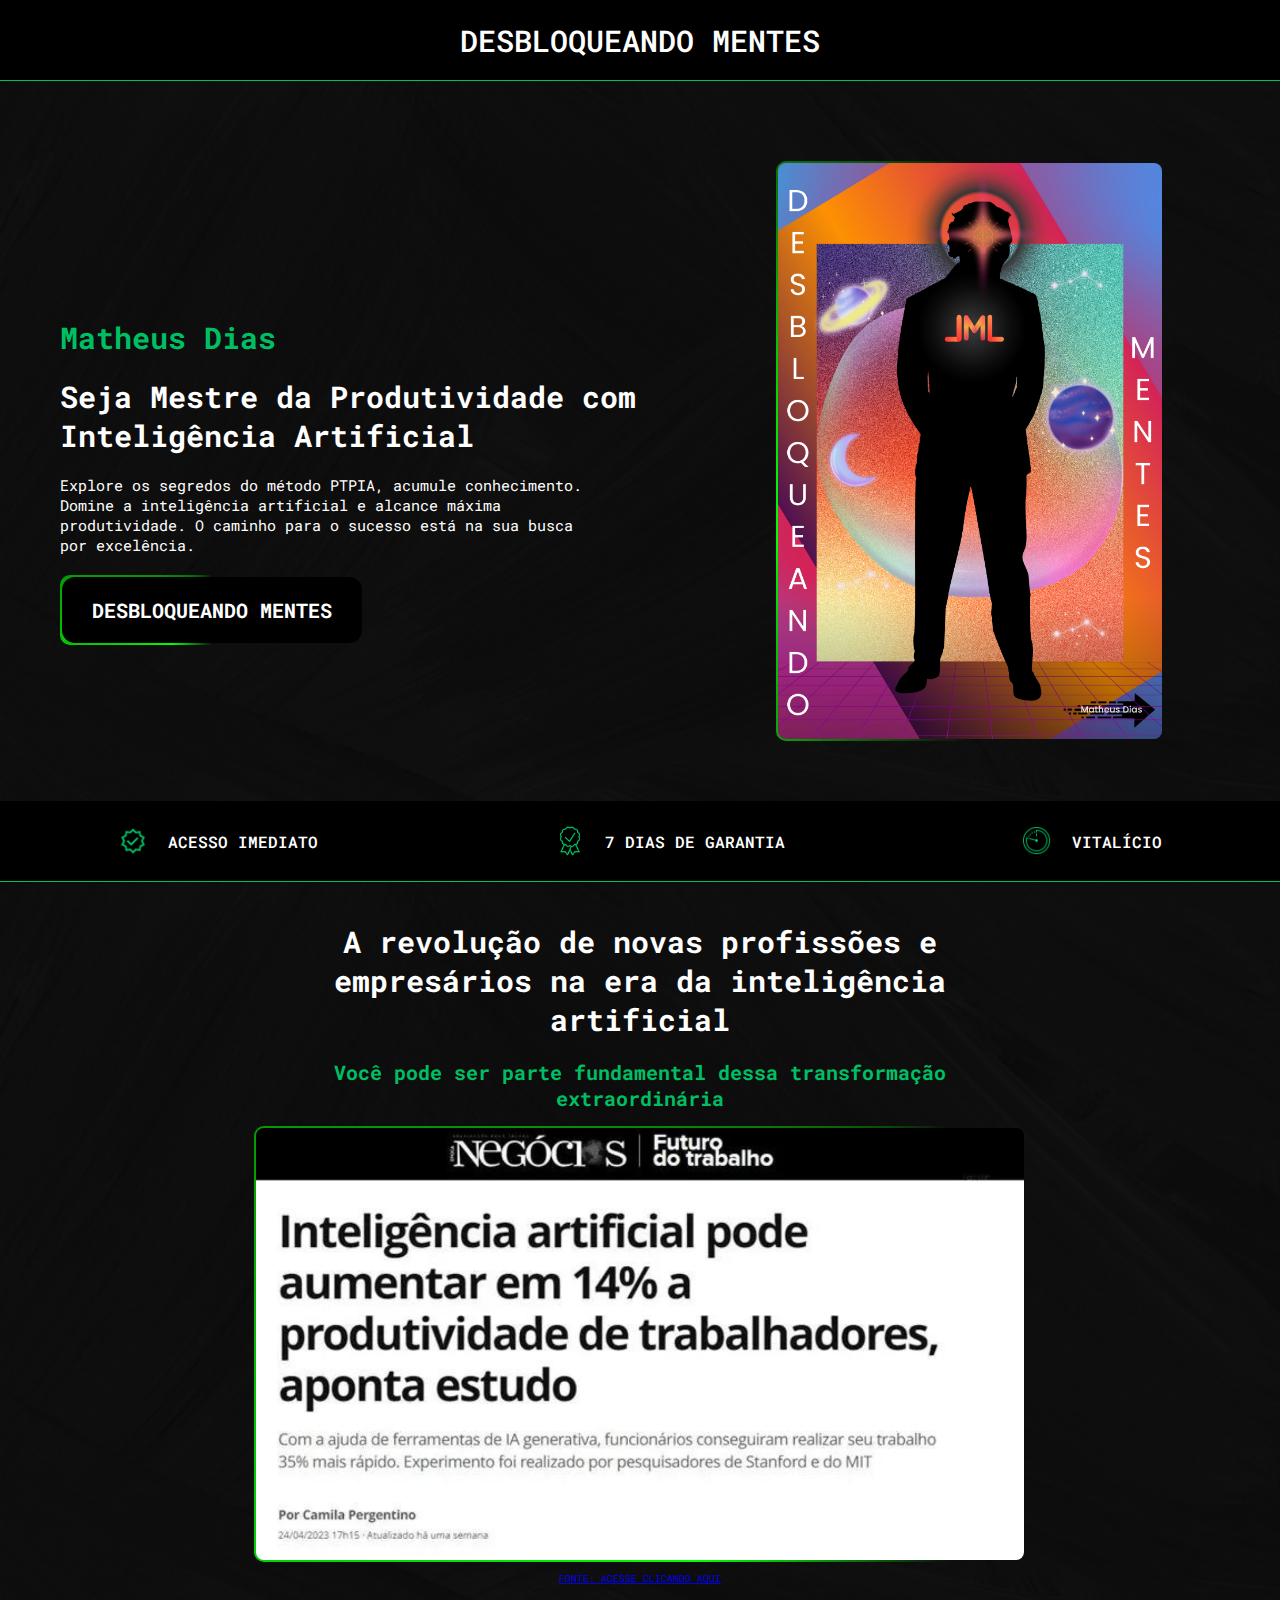
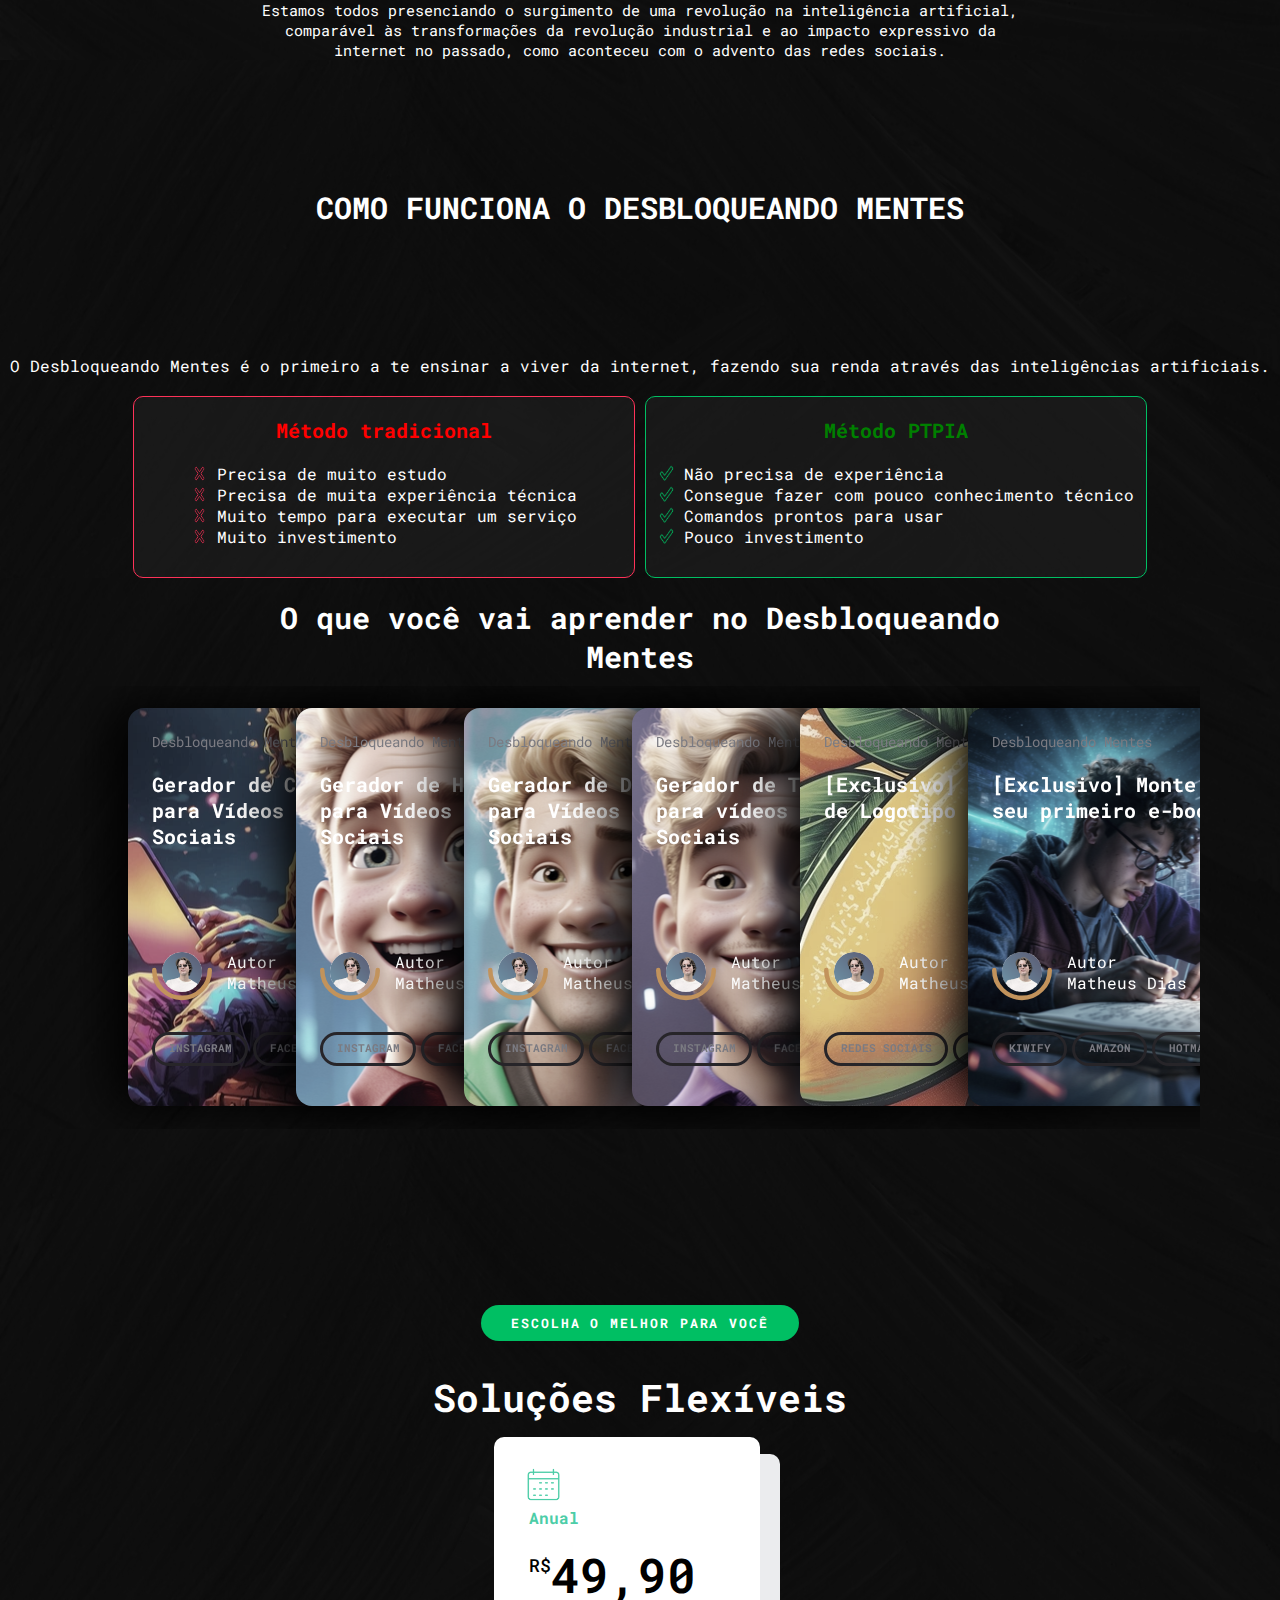
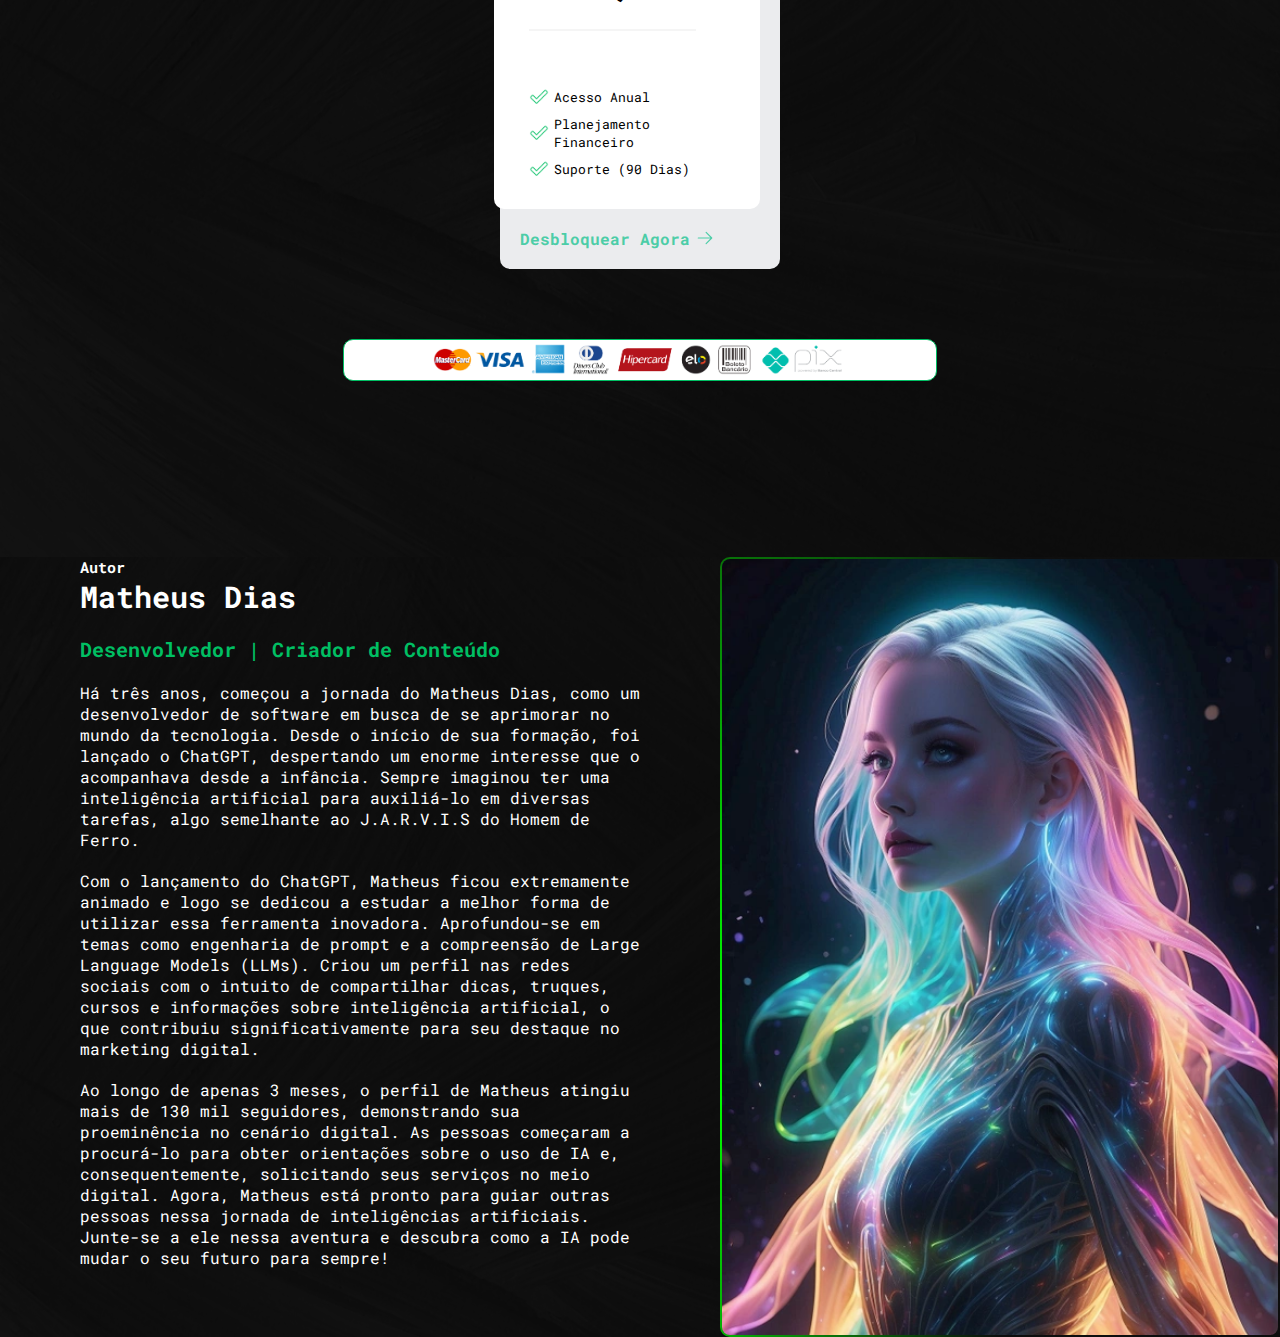
==== commit 534144a9: "Update index.html" ====
--- a/index.html
+++ b/index.html
@@ -24,7 +24,7 @@
           </p>
           <!-- cta -->
           <!-- <button>DESBLOQUEAR MENTE</button> -->
-          <button class="button-trick" onclick="window.open('pagina2/index.html', '_blank')">
+          <button class="button-trick" onclick="window.open('PaginaLinkadaPagamento/index.html', '_blank')">
             <div>DESBLOQUEANDO MENTES</div>
              </button>
         </div>
@@ -313,7 +313,7 @@
                 </li>
               </ul>
             </div>
-            <a href="pagina2/index.html "
+            <a href="PaginaLinkadaPagamento/index.html "
               >Desbloquear agora
               <svg class="w-6 h-6" fill="currentColor" viewBox="0 0 24 24">
                 <path
--- a/style.css
+++ b/style.css
@@ -0,0 +1,1254 @@
+@import url('https://fonts.googleapis.com/css2?family=Roboto+Mono:wght@100&display=swap');
+
+/* Reset de estilos */
+body,
+header,
+nav,
+main,
+section,
+footer,
+h1,
+h2,
+p,
+ul,
+li,
+a {
+  margin: 0;
+  padding: 0;
+  font-family: 'Roboto Mono', monospace;
+}
+
+html,
+body {
+  height: 100%;
+  margin: 0;
+  padding: 0;
+}
+
+body {
+  margin: 0;
+  padding: 0;
+  background-size: cover;
+  background-position: center;
+  background-repeat: no-repeat;
+  height: 1080px;
+  overflow-x: hidden;
+}
+
+.header-topo {
+  height: 80px;
+  width: 100%;
+  border-bottom: 1px solid #00BF63;
+  background-color: #000000;
+  display: flex;
+  align-items: center;
+  justify-content: center;
+  color: #FFFFFF;
+  font-size: 18px;
+  font-weight: 550;
+  font-size: 30px;
+  cursor: pointer;
+}
+
+
+.container-main {
+  display: flex;
+  flex-direction: column;
+  background-image: url('Imagens/background.png');
+}
+
+.container-main .main-divisao {
+  display: flex;
+}
+
+.container-main .main-divisao .main-esquerdo {
+  display: flex;
+  flex-direction: column;
+  align-items: flex-start;
+  justify-content: center;
+  width: 50%;
+  padding: 20px;
+  margin-left: 40px;
+  margin-top: 80px;
+  box-sizing: border-box;
+  color: #FFFFFF;
+}
+
+.container-main .main-divisao .main-esquerdo h2 {
+  color: #00BF63;
+  margin-bottom: 20px;
+  font-size: 30px;
+}
+
+.container-main .main-divisao .main-esquerdo h1 {
+  width: 100%;
+  font-size: 30px;
+  margin-bottom: 20px;
+}
+
+.container-main .main-divisao .main-esquerdo p {
+  width: 90%;
+  font-size: 15px;
+}
+
+.container-main .main-divisao .main-direito {
+  width: 50%;
+  height: 80vh;
+  display: flex;
+  align-items: center;
+  justify-content: center;
+  background-size: cover;
+  background-position: center;
+  background-repeat: no-repeat;
+}
+
+.container-main .main-divisao .main-direito img {
+  --border-angle-1: 0deg;
+  --border-angle-2: 90deg;
+  --border-angle-3: 180deg;
+  transition: background-color 0.3s ease;
+  color: inherit;
+  cursor: pointer;
+  margin-top: 20px;
+  width: 70%;
+  height: 80%;
+  font-weight: 1000;
+  font-size: 20px;
+  font-family: inherit;
+  border: 0;
+  padding: var(--border-size);
+  display: flex;
+  width: max-content;
+  border-radius: 10px;
+  background-color: transparent;
+  background-image:
+    conic-gradient(from var(--border-angle-3) at 50% 20%,
+      transparent,
+      var(--bright-green) 10%,
+      transparent 50%,
+      transparent);
+  animation:
+    rotateBackground 3s linear infinite,
+    rotateBackground2 8s linear infinite,
+    rotateBackground3 13s linear infinite;
+}
+
+.container-main .header-fundo {
+  display: flex;
+  height: 80px;
+  background-color: #000000;
+  color: #FFFFFF;
+  align-items: center;
+  justify-content: space-around;
+  margin: 0;
+  border-bottom: 1px solid #00BF63;
+  margin-top: 0;
+}
+
+.container-main .header-fundo p {
+  font-weight: 550;
+  display: flex;
+  align-items: center;
+}
+
+.container-main .header-fundo p:hover {
+  transform: translateY(-1px);
+  transition: 0.5s ease-in-out;
+}
+
+.container-main .header-fundo p img {
+  height: 30px;
+  margin-right: 20px;
+}
+
+
+/* noticia */
+.container-noticia {
+  display: flex;
+  flex-direction: column;
+  align-items: center;
+  justify-content: center;
+  text-align: center;
+  background-image: url('Imagens/background.png');
+  padding-top: 40px;
+}
+
+.container-noticia h2 {
+  width: 60%;
+  font-size: 30px;
+  color: white;
+}
+
+.container-noticia h3 {
+  width: 60%;
+  font-size: 20px;
+  color: #00BF63;
+  margin-bottom: 5px;
+}
+
+.container-noticia .noticia-trick {
+  text-align: center;
+  transition: color 0.5s ease-in-out;
+}
+
+.container-noticia img {
+  --border-angle-1: 0deg;
+  --border-angle-2: 90deg;
+  --border-angle-3: 180deg;
+  transition: background-color 0.3s ease;
+  color: inherit;
+  width: 60%;
+  cursor: pointer;
+  margin-top: 10px;
+  font-weight: 1000;
+  font-size: 20px;
+  font-family: inherit;
+  border: 0;
+  padding: var(--border-size);
+  display: flex;
+  border-radius: 10px;
+  background-color: transparent;
+  background-image:
+    conic-gradient(from var(--border-angle-3) at 90% 20%,
+      transparent,
+      var(--bright-green) 10%,
+      transparent 50%,
+      transparent);
+  animation:
+    rotateBackground 3s linear infinite,
+    rotateBackground2 8s linear infinite,
+    rotateBackground3 13s linear infinite;
+}
+
+.container-noticia p {
+  width: 60%;
+  font-size: 15px;
+  margin-top: 15px;
+  color: white;
+  display: flex;
+  align-items: center;
+}
+
+.container-noticia .noticia-fonte {
+  display: flex;
+  align-items: center;
+  justify-content: center;
+  font-size: 10px;
+  margin-top: 10px;
+}
+
+/* metodo */
+.container-metodo {
+  display: flex;
+  flex-direction: column;
+  align-items: center;
+  justify-content: center;
+  text-align: center;
+  background-image: url('Imagens/background.png');
+  width: auto;
+  height: auto;
+}
+
+
+.container-metodo button:hover {
+  background-color: #00BF63;
+  color: #000000;
+}
+
+.container-metodo h2 {
+  width: 60%;
+  font-size: 30px;
+  color: white;
+  margin-top: 10%;
+  margin-bottom: 10%;
+}
+
+.container-metodo .metodos {
+  display: flex;
+  flex-direction: row;
+  width: 80%;
+  justify-content: space-around;
+}
+
+.container-metodo .metodos .metodo1 {
+  display: flex;
+  flex-direction: column;
+  width: 500px;
+  height: 180px;
+  border: 1px solid #fe3258;
+  align-items: center;
+  border-radius: 10px;
+  background-color: #23232380;
+}
+
+.container-metodo .metodos .metodo2 {
+  display: flex;
+  flex-direction: column;
+  width: 500px;
+  height: 180px;
+  border: 1px solid #00BF63;
+  align-items: center;
+  border-radius: 10px;
+  background-color: #23232380;
+}
+
+.container-metodo .metodos .metodo1 h3,
+.container-metodo .metodos .metodo2 h3 {
+  width: 60%;
+  font-size: 20px;
+}
+
+.container-metodo .metodos .metodo1 h3 {
+  color: red;
+}
+
+.container-metodo .metodos .metodo2 h3 {
+  color: green;
+}
+
+.container-metodo .metodos .metodo1 ul,
+.container-metodo .metodos .metodo2 ul {
+  text-align: start;
+  list-style-type: none;
+}
+
+.container-metodo .metodos .metodo1 ul li,
+.container-metodo .metodos .metodo2 ul li {
+  color: white;
+  display: flex;
+}
+
+.container-metodo .metodos .metodo1 ul li img,
+.container-metodo .metodos .metodo2 ul li img {
+  margin-right: 10px;
+  width: 15px;
+}
+
+.container-metodo p {
+  color: white;
+  margin-bottom: 20px;
+}
+
+/* guia */
+.container-guia {
+  display: flex;
+  flex-direction: column;
+  align-items: center;
+  justify-content: center;
+  text-align: center;
+  background-image: url('Imagens/background.png');
+  width: 100%;
+  height: auto;
+}
+
+.container-guia h2 {
+  margin-top: 20px;
+  width: 60%;
+  font-size: 30px;
+  margin-bottom: 10px;
+  color: white;
+  align-self: center;
+}
+
+.container-guia .guia-cards {
+  padding: 1.4rem 3rem 1.4rem 3rem;
+  display: flex;
+  overflow-x: scroll;
+  width: 80%;
+  overflow: hidden;
+}
+
+.container-guia .guia-cards::-webkit-scrollbar {
+  width: 10px;
+  height: 10px;
+}
+
+.container-guia .guia-cards::-webkit-scrollbar-thumb {
+  background: #201c29;
+  border-radius: 10px;
+  box-shadow: inset 2px 2px 2px hsla(0, 0%, 100%, .25), inset -2px -2px 2px rgba(0, 0, 0, .25);
+}
+
+.container-guia .guia-cards::-webkit-scrollbar-track {
+  background: linear-gradient(90deg, #201c29, #201c29 1px, #17141d 0, #17141d);
+}
+
+.container-guia .guia-cards .card {
+  display: flex;
+  position: relative;
+  flex-direction: column;
+  height: 350px;
+  width: 400px;
+  min-width: 250px;
+  padding: 1.5rem;
+  border-radius: 16px;
+  background: #17141d;
+  box-shadow: -1rem 0 3rem #000;
+  transition: .2s;
+}
+
+.container-guia .guia-cards .criador {
+  background-image: url('Imagens/cards/ferramentas.webp');
+  background-repeat: no-repeat;
+  background-position: center;
+  filter: grayscale(60%);
+}
+
+.container-guia .guia-cards .hashtagger {
+  background-image: url('Imagens/cards/hashtagger.png');
+  background-repeat: no-repeat;
+  background-position: center;
+  filter: grayscale(60%);
+}
+
+.container-guia .guia-cards .descricao {
+  background-image: url('Imagens/cards/descricao.png');
+  background-repeat: no-repeat;
+  background-position: center;
+  filter: grayscale(60%);
+}
+
+.container-guia .guia-cards .titulo {
+  background-image: url('Imagens/cards/titulo.png');
+  background-repeat: no-repeat;
+  background-position: center;
+  filter: grayscale(60%);
+}
+
+.container-guia .guia-cards .logo {
+  background-image: url('Imagens/cards/logo1.webp');
+  background-repeat: no-repeat;
+  background-position: center;
+  filter: grayscale(60%);
+}
+
+.container-guia .guia-cards .especial {
+  background-image: url('Imagens/cards/ebook.png');
+  background-repeat: no-repeat;
+  background-position: center;
+  filter: grayscale(60%);
+}
+
+.container-guia .guia-cards .card:hover {
+  transform: translateY(-1rem);
+  transition: 0.3s ease-in-out;
+  filter: none;
+}
+
+.container-guia .guia-cards .card:hover~.card {
+  transform: translateX(130px);
+}
+
+.container-guia .guia-cards .card:not(:first-child) {
+  margin-left: -130px;
+}
+
+.container-guia .guia-cards .card .card-header {
+  margin-bottom: auto;
+  display: flex;
+  flex-direction: column;
+  align-items: start;
+  text-align: start;
+}
+
+.container-guia .guia-cards .card .card-header p {
+  font-size: 14px;
+  margin: 0 0 1rem;
+  color: #7a7a8c;
+}
+
+.container-guia .guia-cards .card .card-header h2 {
+  font-size: 20px;
+  margin: .25rem 0 auto;
+  cursor: pointer;
+  width: 100%;
+}
+
+.container-guia .guia-cards .card .card-header h2:hover {
+  background: linear-gradient(90deg, #ff8a00, #e52e71);
+  text-shadow: none;
+  background-clip: text;
+  -webkit-background-clip: text;
+  -webkit-text-fill-color: transparent;
+}
+
+.container-guia .guia-cards .card .card-author {
+  position: relative;
+  display: grid;
+  grid-template-columns: 75px 1fr;
+  align-items: center;
+  margin: 3rem 0 0;
+}
+
+.container-guia .guia-cards .card .card-author .half-circle {
+  position: absolute;
+  bottom: 0;
+  left: 0;
+  width: 60px;
+  height: 48px;
+  fill: none;
+  stroke: #ff8a00;
+  stroke-width: 8;
+  stroke-linecap: round;
+}
+
+.container-guia .guia-cards .card .author-avatar img {
+  display: block;
+  width: 40px;
+  height: 40px;
+  border-radius: 50%;
+  margin: 16px 10px;
+}
+
+.container-guia .guia-cards .card .author-name {
+  display: flex;
+  flex-direction: column;
+  text-align: start;
+  color: white;
+}
+
+.container-guia .guia-cards .card .tags {
+  margin: 1rem 0 2rem;
+  padding: .5rem 0 1rem;
+  line-height: 2;
+  margin-bottom: 0;
+  text-decoration: none;
+  display: flex;
+  flex-direction: row;
+}
+
+.container-guia .guia-cards .card .tags a {
+  font-style: normal;
+  font-weight: 700;
+  font-size: .5rem;
+  color: #7a7a8c;
+  text-transform: uppercase;
+  font-size: .66rem;
+  border: 3px solid #28242f;
+  border-radius: 2rem;
+  padding: .2rem .85rem .25rem;
+  position: relative;
+  text-decoration: none;
+  margin-right: 5px;
+}
+
+.container-guia .guia-cards .card .tags a:hover {
+  background: linear-gradient(90deg, #ff8a00, #e52e71);
+  text-shadow: none;
+  -webkit-text-fill-color: transparent;
+  -webkit-background-clip: text;
+  -webkit-box-decoration-break: clone;
+  background-clip: text;
+  border-color: white;
+  text-decoration: none;
+}
+
+/* valores */
+.container-valores {
+  display: grid;
+  place-content: center;
+  place-items: center;
+  min-height: 100vh;
+  padding: 4rem clamp(1rem, 5%, 3rem);
+  background-image: url('Imagens/background.png');
+}
+
+.container-valores>span {
+  display: inline-block;
+  margin-bottom: 0.938em;
+  text-transform: uppercase;
+  letter-spacing: 0.12rem;
+  font-size: 0.8rem;
+  background: #00BF63;
+  color: white;
+  font-weight: bold;
+  padding: 10px 30px;
+  border-radius: 50px;
+}
+
+.container-valores h1 {
+  font-size: 2.35rem;
+  margin-top: 20px;
+  text-transform: capitalize;
+  padding-bottom: 2rem;
+  text-align: center;
+  color: white;
+}
+
+.container-valores .cards {
+  margin-top: 3em;
+  display: flex;
+  gap: 3rem;
+  flex-wrap: wrap;
+  justify-content: center;
+}
+
+.container-valores .card {
+  width: 17.5rem;
+  cursor: pointer;
+}
+
+.container-valores .card ul {
+  margin: 0;
+  padding: 0;
+  list-style: none;
+  height: 100%;
+  display: flex;
+  flex-direction: column;
+  justify-content: end;
+  gap: 0.5rem;
+}
+
+.container-valores .card ul li {
+  font-size: 13px;
+  display: flex;
+  flex-direction: row;
+  align-items: center;
+}
+
+.container-valores .card ul li img {
+  width: 20px;
+  margin-right: 5px;
+}
+
+.container-valores .card-externo {
+  background: #ebecee;
+  position: relative;
+  height: 23.438rem;
+  border-radius: 0.625rem;
+  display: flex;
+  align-items: flex-end;
+  padding: 1.25rem;
+  transition: 0.3s ease-in-out;
+}
+
+.container-valores .card.active .card-externo a {
+  color: #fff;
+}
+
+.container-valores .card-interno {
+  background: #fff;
+  position: absolute;
+  bottom: 3.75rem;
+  right: 1.25rem;
+  width: 70%;
+  height: 75%;
+  border-radius: 0.625rem;
+  padding: 1.875rem 2.188rem;
+  display: flex;
+  flex-direction: column;
+}
+
+.container-valores .card-interno .interno-icon {
+  display: flex;
+  align-items: flex-start;
+}
+
+.container-valores .interno-icon img {
+  width: 2.188rem;
+  margin-left: -0.188em;
+}
+
+.container-valores .card-interno .interno-title {
+  text-transform: capitalize;
+  font-weight: bold;
+  font-size: 1rem;
+  display: inline-block;
+  margin-top: 0.313em;
+  margin-bottom: 0.938em;
+}
+
+.container-valores .card-interno .interno-preco {
+  position: relative;
+  display: inline-flex;
+  align-items: flex-start;
+}
+
+.container-valores .card-interno .preco-numero {
+  font-size: 3rem;
+  font-weight: 600;
+}
+
+.container-valores .card-interno .preco-numero:after {
+  position: absolute;
+  content: "";
+  left: 0;
+  bottom: -1.563rem;
+  display: block;
+  color: red;
+  background: #f5f5f5;
+  height: 0.125rem;
+  width: 100%;
+}
+
+.container-valores .card-interno .preco-valor {
+  font-size: 1.1rem;
+  margin-top: 0.625em;
+  font-weight: 500;
+}
+
+.container-valores .card-interno .preco-valor {
+  font-size: 1.1rem;
+  margin-top: 0.625em;
+  font-weight: 500;
+}
+
+.container-valores .interno-title {
+  text-transform: capitalize;
+  font-weight: bold;
+  font-size: 1rem;
+  display: inline-block;
+  margin-top: 0.313em;
+  margin-bottom: 0.938em;
+}
+
+.container-valores .preco-numero {
+  font-size: 3rem;
+  font-weight: 600;
+}
+
+.container-valores .preco-numero:after {
+  position: absolute;
+  content: "";
+  left: 0;
+  bottom: -1.563rem;
+  display: block;
+  color: red;
+  background: #f5f5f5;
+  height: 0.125rem;
+  width: 100%;
+}
+
+.container-valores a {
+  display: flex;
+  align-items: center;
+  text-decoration: none;
+  text-transform: capitalize;
+  font-weight: bold;
+}
+
+.container-valores a svg {
+  margin-left: 0.375em;
+  width: 1.125rem;
+}
+
+.container-valores .card:nth-child(1).active .card-interno svg {
+  color: #6824d6;
+}
+
+.container-valores .card:nth-child(1).active .card-externo {
+  background: #6824d6;
+  box-shadow: 5px 18px 13px rgba(104, 36, 214, 0.43);
+}
+
+.container-valores .card:nth-child(2).active .card-interno svg {
+  color: #fe3258;
+}
+
+.container-valores .card:nth-child(2).active .card-externo {
+  background: #fe3258;
+  box-shadow: 5px 18px 13px rgba(254, 52, 89, 0.43);
+}
+
+.container-valores .card:nth-child(3).active .card-interno svg {
+  color: #4ccda7;
+}
+
+.container-valores .card:nth-child(3).active .card-externo {
+  background: #4ccda7;
+  box-shadow: 5px 18px 13px rgba(76, 205, 166, 0.43);
+}
+
+.container-valores .card-purple .card-interno .interno-title,
+.container-valores .card-purple .card-externo a {
+  color: #6824d6;
+}
+
+.container-valores .card-red .card-interno .interno-title,
+.container-valores .card-red .card-externo a {
+  color: #fe3258;
+}
+
+.container-valores .card-green .card-interno .interno-title,
+.container-valores .card-green .card-externo a {
+  color: #4ccda7;
+}
+
+.container-valores .valores-bandeiras {
+  background-color: white;
+  margin-top: 70px;
+  width: 50%;
+  height: 40px;
+  display: flex;
+  align-items: center;
+  justify-content: center;
+  border-radius: 10px;
+  border: 1px solid #00BF63;
+}
+
+.container-valores .valores-bandeiras img {
+  width: 70%;
+  align-self: center;
+}
+
+/* autor */
+.container-autor {
+  display: flex;
+  flex-direction: row;
+  align-items: flex-start;
+  /* Alterado para alinhar os itens ao topo */
+  justify-content: center;
+  text-align: center;
+  background-image: url('Imagens/background.png');
+  width: 100%;
+  height: 780px;
+}
+
+.container-autor .autor-esquerdo {
+  display: flex;
+  flex-direction: column;
+  text-align: start;
+  width: 50%;
+  padding-left: 80px;
+  /* Alterado para 20px conforme solicitado */
+  padding-right: 80px;
+  
+}
+
+.container-autor .autor-esquerdo .autor-titulo {
+  color: white;
+  font-size: 15px;
+}
+
+.container-autor .autor-esquerdo .autor-nome {
+  color: white;
+  margin-bottom: 20px;
+  font-size: 30px;
+}
+
+.container-autor .autor-esquerdo .autor-subtitulo {
+  color: #00BF63;
+  margin-bottom: 20px;
+  font-size: 20px;
+}
+
+.container-autor .autor-esquerdo p {
+  color: white;
+  margin-bottom: 20px;
+}
+
+.container-autor .autor-direito {
+  display: flex;
+  width: 50%;
+}
+
+.container-autor .autor-direito img {
+  height: 776px;
+  width: 100%;
+  -o-object-fit: cover;
+  object-fit: cover;
+  object-position: top;
+  /*  */
+  --border-angle-1: 0deg;
+  --border-angle-2: 90deg;
+  --border-angle-3: 180deg;
+  transition: background-color 0.3s ease;
+  color: inherit;
+  cursor: pointer;
+  font-weight: 1000;
+  font-size: 20px;
+  font-family: inherit;
+  border: 0;
+  padding: var(--border-size);
+  display: flex;
+  border-radius: 10px;
+  background-color: transparent;
+  background-image:
+    conic-gradient(from var(--border-angle-3) at 50% 20%,
+      transparent,
+      var(--bright-green) 10%,
+      transparent 50%,
+      transparent);
+  animation:
+    rotateBackground 3s linear infinite,
+    rotateBackground2 8s linear infinite,
+    rotateBackground3 13s linear infinite;
+}
+
+
+/* button */
+@property --border-angle-1 {
+  syntax: "<angle>";
+  inherits: true;
+  initial-value: 0deg;
+}
+
+@property --border-angle-2 {
+  syntax: "<angle>";
+  inherits: true;
+  initial-value: 90deg;
+}
+
+@property --border-angle-3 {
+  syntax: "<angle>";
+  inherits: true;
+  initial-value: 180deg;
+}
+
+
+/* sRGB color. */
+:root {
+  --bright-blue: rgb(0, 100, 255);
+  --bright-green: rgb(0, 255, 0);
+  --bright-red: rgb(255, 0, 0);
+  --background: black;
+  --foreground: white;
+  --border-size: 2px;
+  --border-radius: 0.75em;
+}
+
+/* Display-P3 color, when supported. */
+@supports (color: color(display-p3 1 1 1)) {
+  :root {
+    --bright-blue: color(display-p3 0 0.2 1);
+    --bright-green: color(display-p3 0.4 1 0);
+    --bright-red: color(display-p3 1 0 0);
+  }
+}
+
+@keyframes rotateBackground {
+  to {
+    --border-angle-1: 360deg;
+  }
+}
+
+@keyframes rotateBackground2 {
+  to {
+    --border-angle-2: -270deg;
+  }
+}
+
+@keyframes rotateBackground3 {
+  to {
+    --border-angle-3: 540deg;
+  }
+}
+
+.container-main .main-esquerdo .button-trick {
+  --border-angle-1: 0deg;
+  --border-angle-2: 90deg;
+  --border-angle-3: 180deg;
+  transition: background-color 0.3s ease;
+  color: inherit;
+  cursor: pointer;
+  margin-top: 20px;
+  width: 70%;
+  font-weight: 1000;
+  font-size: 20px;
+  font-family: inherit;
+  border: 0;
+  padding: var(--border-size);
+  display: flex;
+  width: max-content;
+  border-radius: 10px;
+  background-color: transparent;
+  background-image:
+    conic-gradient(from var(--border-angle-3) at 50% 20%,
+      transparent,
+      var(--bright-green) 10%,
+      transparent 50%,
+      transparent);
+  animation:
+    rotateBackground 3s linear infinite,
+    rotateBackground2 8s linear infinite,
+    rotateBackground3 13s linear infinite;
+}
+
+.container-main .main-divisao .main-esquerdo .button-trick:hover {
+  transition: background-color 0.3s ease;
+  background-color: #00BF63;
+  background-image:
+    conic-gradient(from var(--border-angle-2) at 70% 60%,
+      transparent,
+      var(--bright-green) 10%,
+      transparent 60%,
+      transparent)
+}
+
+.container-main .main-esquerdo .button-trick div {
+  background: var(--background);
+  padding: 1em 1.5em;
+  border-radius: calc(var(--border-radius) - var(--border-size));
+  color: var(--foreground);
+}
+
+/* scrollbar */
+body::-webkit-scrollbar {
+  width: 8px;
+}
+
+body::-webkit-scrollbar-thumb {
+  background-color: #00BF63;
+  border-radius: 6px;
+}
+
+body::-webkit-scrollbar-track {
+  background-color: #222;
+}
+
+
+
+
+/*Parte responsiva:*/
+
+@media  (max-width : 768px) {
+  .container-main .main-divisao .main-direito img {
+   display: none;
+   
+}
+.container-main .main-esquerdo .button-trick div{
+  margin-left: -1.2em;
+
+}
+
+.container-guia {
+  display: none;
+}
+.container-main .main-divisao .main-direito{
+  display: none;
+}
+.container-main .main-divisao{
+  display: flex;
+  justify-content: center;
+  
+}
+
+.container-main .main-divisao .main-esquerdo{
+  display: inline-grid;
+  
+}
+.container-valores .cards{
+  display: flex;
+  flex-direction: column;
+
+}
+
+.container-autor .autor-direito img{
+  display: none;
+}
+.container-autor .autor-direito{
+  display: none;
+}
+.container-metodo .metodos {
+  flex-direction: column;
+  
+}
+.metodo2{
+  margin-top: 30px;
+}
+
+}
+
+@media  (max-width : 669px) {
+ 
+}
+@media  (max-width : 600px){
+
+.container-autor{
+  height: auto;
+}
+.container-main .header-fundo p {
+  font-size: 13px;
+  
+}
+.container-main .header-fundo p img{
+  height: 22px;
+}
+.header-topo {
+  font-size: 24px;
+}
+.container-main .main-divisao .main-esquerdo h1 {
+  font-size: 22px;
+}
+.container-main .main-divisao .main-esquerdo h2{
+  font-size: 22px;
+}
+.container-main .main-esquerdo .button-trick{
+  font-size: 16px;
+}
+.container-main .main-divisao .main-esquerdo p{
+  font-size: 13px;
+}
+.container-noticia h2{
+  font-size: 22px;
+}
+.container-noticia h3{
+  font-size: 17px;
+}
+.container-noticia img {
+  font-size: 17px;
+}
+.container-noticia .noticia-fonte {
+  font-size: 9px;
+}
+.container-noticia p {
+  font-size: 13px;
+}
+.container-metodo h2 {
+  font-size: 22px;
+}
+.container-metodo p {
+  font-size: 13px;
+}
+.container-metodo .metodos .metodo1 h3, .container-metodo .metodos .metodo2 h3{
+  font-size: 17px;
+}
+.container-metodo .metodos .metodo1 ul li, .container-metodo .metodos .metodo2 ul li{
+  font-size: 13px;
+}
+.container-metodo .metodos .metodo1{
+  width: 440px;
+  height: 160px;
+}
+.container-metodo .metodos .metodo2{
+  width: 440px;
+  height: 160px;
+}
+.container-metodo .metodos{
+  align-items: center;
+
+}
+.container-valores>span {
+  font-size: 0.6rem;
+  letter-spacing: 0.10rem;
+}
+.container-valores h1 {
+  font-size: 22px;
+}
+.container-autor .autor-esquerdo .autor-titulo {
+  font-size: 11px;
+}
+.container-autor .autor-esquerdo .autor-nome {
+  font-size: 22px;
+}
+.container-autor .autor-esquerdo .autor-subtitulo {
+  font-size: 17px;
+
+}
+.container-autor .autor-esquerdo p {
+  font-size: 13px;
+}
+.container-main .header-fundo {
+  padding-right: 12px;
+  padding-left: 12px;
+}
+}
+
+@media  (max-width : 480px) {
+  .container-main .main-divisao .main-esquerdo{
+    
+    font-size: 20px;
+}
+.container-main .header-fundo p {
+  font-size: 12px;
+
+  
+}
+
+.container-main .header-fundo p img{
+  height: 20px;
+}
+.container-main .header-fundo {
+  padding-right: 12px;
+  padding-left: 12px;
+}
+.header-topo {
+  font-size: 22px;
+}
+.container-main .main-divisao .main-esquerdo h1 {
+  font-size: 20px;
+}
+.container-main .main-divisao .main-esquerdo h2{
+  font-size: 20px;
+}
+.container-main .main-esquerdo .button-trick{
+  font-size: 14px;
+}
+.container-main .main-divisao .main-esquerdo p{
+  font-size: 12px;
+}
+.container-noticia h2{
+  font-size: 20px;
+}
+.container-noticia h3{
+  font-size: 14px;
+}
+.container-noticia img {
+  font-size: 14px;
+}
+.container-noticia .noticia-fonte {
+  font-size: 7px;
+}
+.container-noticia p {
+  font-size: 12px;
+  padding-bottom: 10px;
+}
+.container-metodo h2 {
+  font-size: 20px;
+}
+.container-metodo p {
+  font-size: 12px;
+}
+.container-metodo .metodos .metodo1 h3, .container-metodo .metodos .metodo2 h3{
+  font-size: 15px;
+}
+.container-metodo .metodos .metodo1 ul li, .container-metodo .metodos .metodo2 ul li{
+  font-size: 12px;
+}
+.container-metodo .metodos .metodo1{
+  width: 290px;
+  height: 120px;
+}
+.container-metodo .metodos .metodo2{
+  width: 290px;
+  height: 140px;
+}
+.container-metodo .metodos{
+  align-items: center;
+
+}
+.container-valores>span {
+  font-size: 0.6rem;
+  letter-spacing: 0.10rem;
+}
+.container-valores h1 {
+  font-size: 20px;
+}
+.container-autor .autor-esquerdo .autor-titulo {
+  font-size: 11px;
+}
+.container-autor .autor-esquerdo .autor-nome {
+  font-size: 20px;
+}
+.container-autor .autor-esquerdo .autor-subtitulo {
+  font-size: 15px;
+
+}
+.container-autor .autor-esquerdo p {
+  font-size: 12px;
+}
+
+.container-valores .card-interno {
+  width: 70%;
+  height: 70%;
+}
+.container-valores .card-externo {
+  
+  height: 22.438rem;
+}
+
+
+}
+@media  (max-width : 320px) {
+ 
+}
